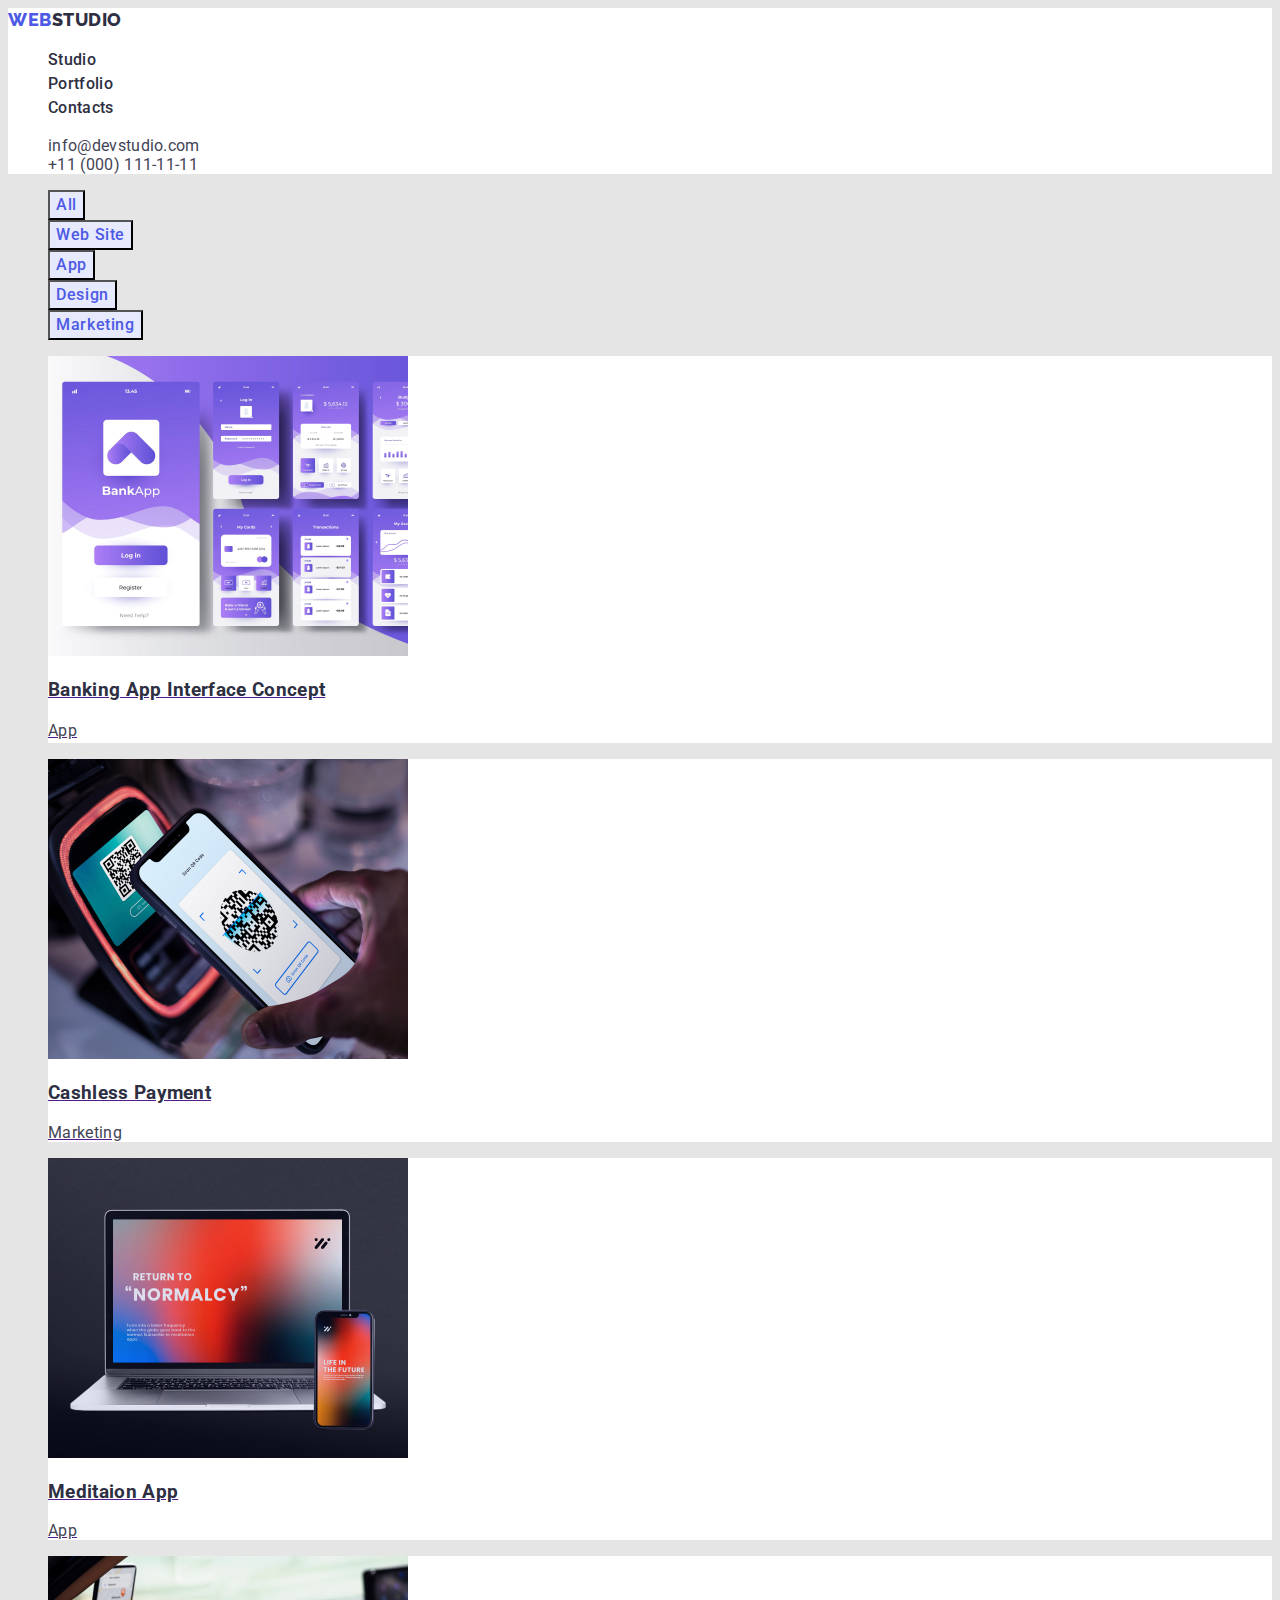
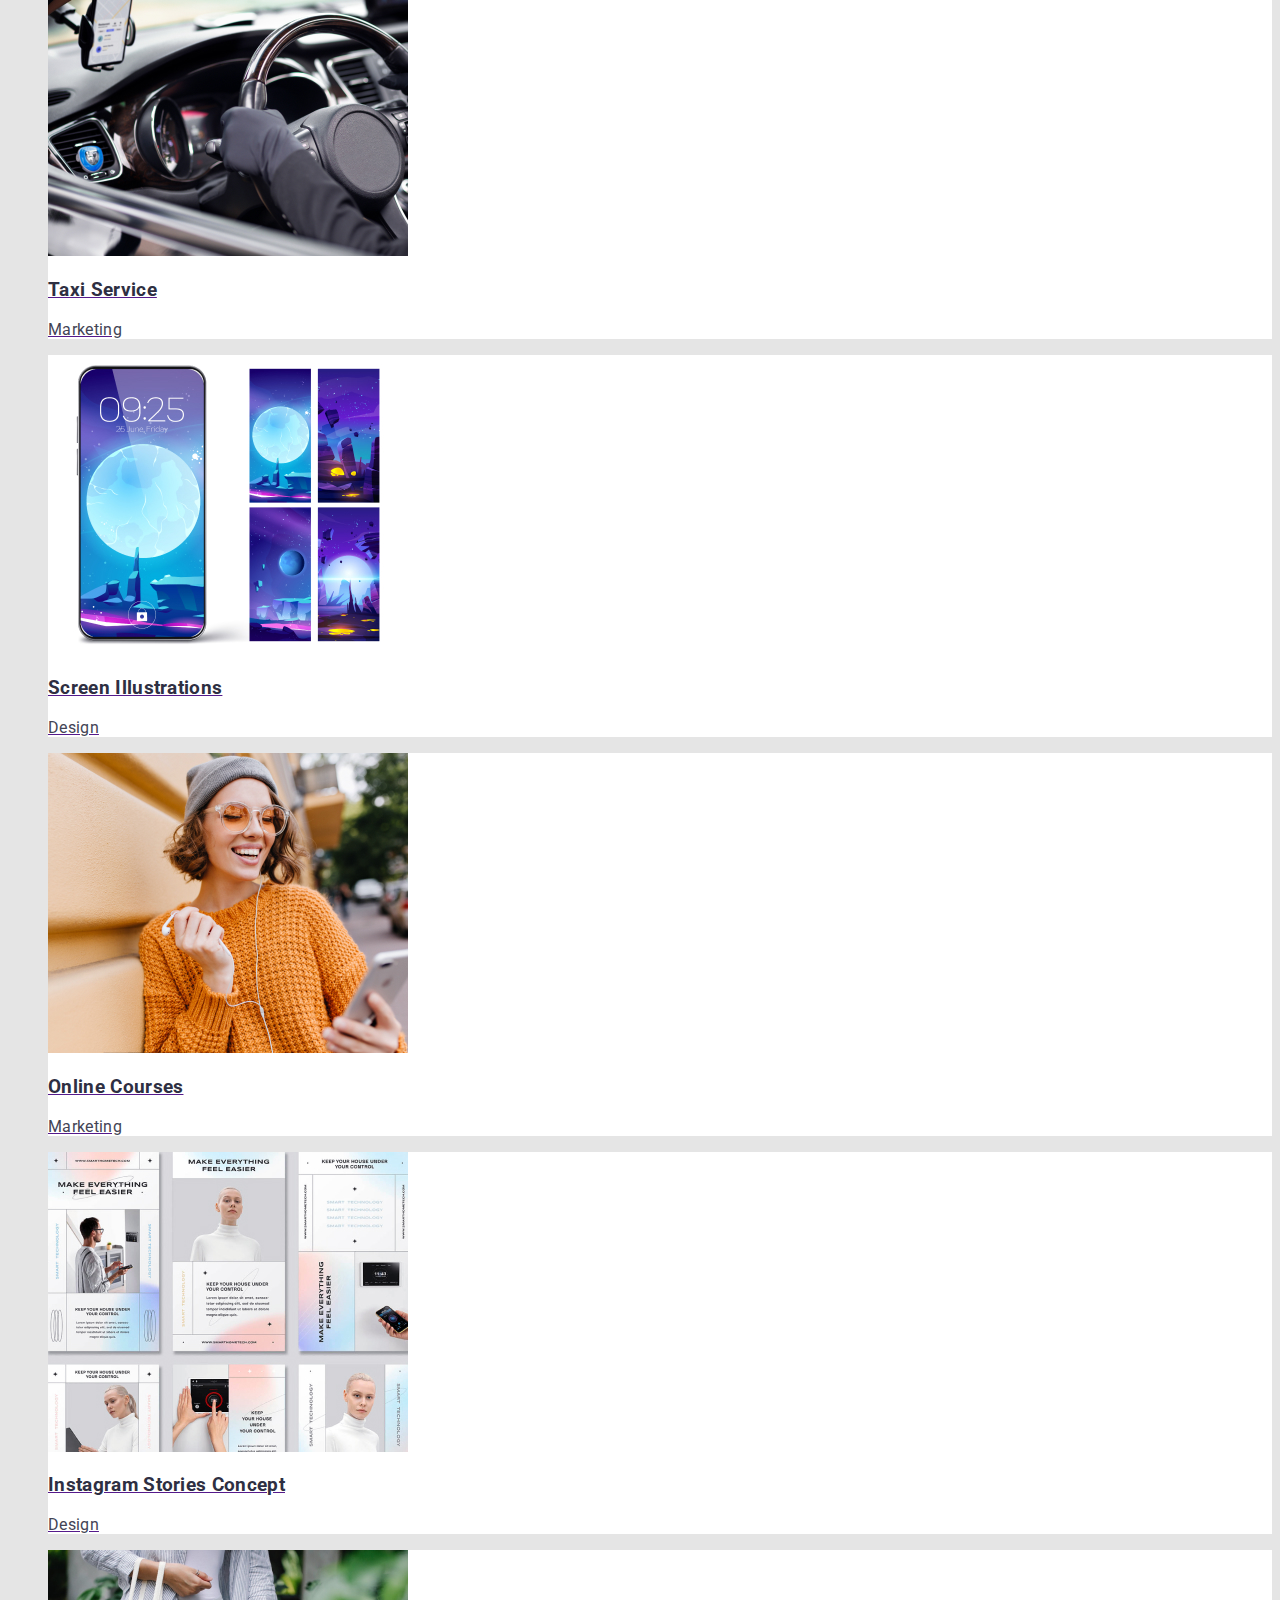
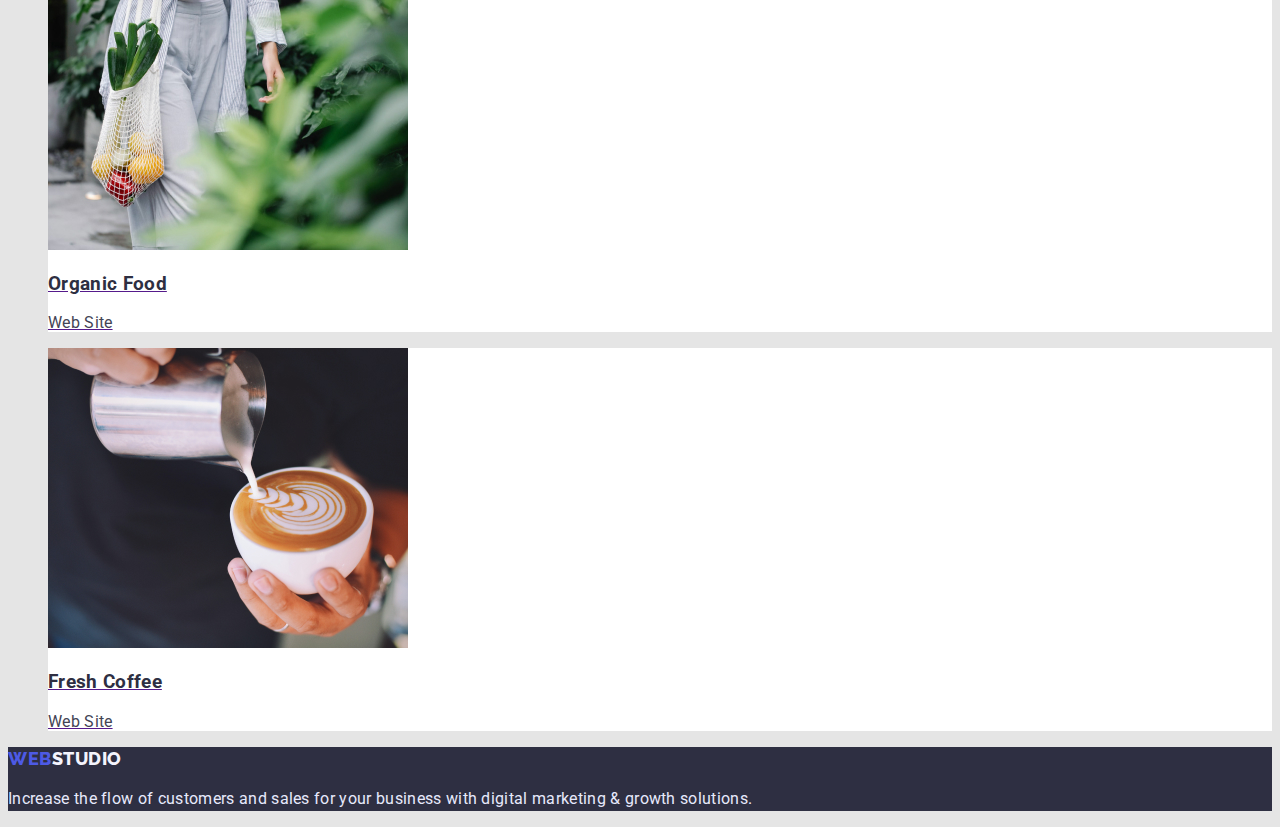
==== portfolio.html @ bed60988 "start HW 3" ====
<!DOCTYPE html>
<html lang="en">
<head>
    <meta charset="UTF-8">
    <meta http-equiv="X-UA-Compatible" content="IE=edge">
    <meta name="viewport" content="width=device-width, initial-scale=1.0">
    <link rel="preconnect" href="https://fonts.googleapis.com">
    <link rel="preconnect" href="https://fonts.gstatic.com" crossorigin>
    <link 
        href="https://fonts.googleapis.com/css2?family=Raleway:wght@800&family=Roboto:wght@400;500;700&display=swap"
        rel="stylesheet">
    <link rel="stylesheet" href="./css/styles.css">
    <title>Portfolio</title>
</head>
<body class="page">
    <header class="page-header">
        <!-- Логотип -->
        <a href="./index.html" class="logo"><span class="blue">WEB</span>STUDIO</a>
        <!-- Навігація по сайту -->
        <nav>
            <ul class="site-nav list">
                <li>
                    <a href="./index.html" title="Studio" class="link">Studio</a>
                </li>
                <li>
                    <a href="./portfolio.html" title="Portfolio" class="link">Portfolio</a>
                </li>
                <li>
                    <a href="" title="Contacts" class="link">Contacts</a>
                </li>
            </ul>
        </nav>
        <!-- Контакти -->
        <div>
            <ul class="site-contact list">
                <li>
                    <a href="mailto:info@devstudio.com" class="link">info@devstudio.com</a>
                </li>
                <li>
                    <a href="tel:+110001111111" class="link">+11 (000) 111-11-11</a>
                </li>
            </ul>
        </div>
    </header>
    <main class="portfolio">
        <!-- Секція з кнопками -->
        <section class="button-list list">
            <ul class="button list">
                <li>
                    <button type="button" class="button button-portfolio">All</button>
                </li>
                <li>
                    <button type="button" class="button button-portfolio">Web Site</button>
                </li>
                <li>
                    <button type="button" class="button button-portfolio">App</button>
                </li>
                <li>
                    <button type="button" class="button button-portfolio">Design</button>
                </li>
                <li>
                    <button type="button" class="button button-portfolio">Marketing</button>
                </li>
            </ul>
        </section>
        <!-- Секція зі світлинами -->
        <section class="section content">
            <ul class="list">
                <li>
                    <a href="" class="link">
                        <img src="./images/portfolio/banking.jpg" width="360" height="300" alt="bank">
                        <h3 class="title">Banking App Interface Concept</h3>
                        <p class="text">App</p>
                    </a>
                </li>
                <li>
                    <a href="" class="link">
                        <img src="./images/portfolio/pay.jpg" width="360" height="300" alt="pay">
                        <h3 class="title">Cashless Payment</h3>
                        <p>Marketing</p>
                    </a>
                </li>
                <li>
                    <a href="" class="link">
                        <img src="./images/portfolio/laptop.jpg" width="360" height="300" alt="laptop">
                        <h3 class="title">Meditaion App</h3>
                        <p>App</p>
                    </a>
                </li>
                <li>
                    <a href="" class="link">
                        <img src="./images/portfolio/car.jpg" width="360" height="300" alt="car">
                        <h3 class="title">Taxi Service</h3>
                        <p>Marketing</p>
                    </a>
                </li>
                <li>
                    <a href="" class="link">
                        <img src="./images/portfolio/screen.jpg" width="360" height="300" alt="screen">
                        <h3 class="title">Screen Illustrations</h3>
                        <p>Design</p>
                    </a>
                </li>
                <li>
                    <a href="" class="link">
                        <img src="./images/portfolio/girl.jpg" width="360" height="300" alt="girl">
                        <h3 class="title">Online Courses</h3>
                        <p>Marketing</p>
                    </a>
                </li>
                <li>
                    <a href="" class="link">
                        <img src="./images/portfolio/inst.jpg" width="360" height="300" alt="inst">
                        <h3 class="title">Instagram Stories Concept</h3>
                        <p>Design</p>
                    </a>
                </li>
                <li>
                    <a href="" class="link">
                        <img src="./images/portfolio/fruits.jpg" width="360" height="300" alt="fruits">
                        <h3 class="title">Organic Food</h3>
                        <p>Web Site</p>
                    </a>
                </li>
                <li>
                    <a href="" class="link">
                        <img src="./images/portfolio/coffee.jpg" width="360" height="300" alt="coffee">
                        <h3 class="title">Fresh Coffee</h3>
                        <p>Web Site</p>
                    </a>
                </li>
            </ul>
        </section>
    </main>
    <footer>
        <!-- Логотип -->
        <a href="./index.html" class="logo"><span class="blue">WEB</span><span class="white">STUDIO</span></a>
        <!-- Slogan -->
        <p class="text">Increase the flow of customers and sales for your business with digital marketing & growth
            solutions.</p>
    </footer>
</body>
</html>
---- css/styles.css ----
/* Main page */

/* Primary text color #434455 */
/* Secondary text color (title) #2E2F42 */
/* White text color #FFFFFF */
/* Footer text color #E7E9FC */
/* Logo color blue #4D5AE5 */
/* logo color white #F4F4FD */
/* Header bg color #FFFFFF */
/* Hero bg color #2E2F42 */
/* Benefits bg color #E5E5E5 */
/* Team bg color #F4F4FD */
/* Footer bg color #2E2F42 */
/* Accent color #4D5AE5 */
/* Button bg color #4D5AE5 */
/* Button color #FFFFFF */

/* Portfolio page */

/* Button active bg #404BBF */
/* Button non-active bg #E7E9FC */
/* Button active text color #FFFFFF */
/* Button non-active text color #4D5AE5 */



:root{
    --primary-text-color: #434455;
    --title-text-color: #2E2F42;
    --white-text-color: #FFFFFF;
    --footer-text-color: #E7E9FC;
    --logo-color-blue: #4D5AE5;
    --logo-color-white: #F4F4FD;
    --header-bg-clr: #FFFFFF;
    --hero-bg-clr: #2E2F42;
    --benefits-bg-clr: #E5E5E5;
    --team-bg-clr: #F4F4FD;
    --footer-bg-clr: #2E2F42;
    --accent-color: #4D5AE5; 
    --btn-bg-clr: #4D5AE5;
    --btn-txt-clr: #FFFFFF;
    --card-bg-clr: #FFFFFF;
    /* Portfolio page */
    --btn-active-bg: #404BBF;
    --btn-non-actvive-bg: #E7E9FC;
    --btn-active-txt-clr: #FFFFFF;
    --btn-non-active-txt-clr: #4D5AE5;
}

.page {
    color: var(--primary-text-color);
    background-color: var(--benefits-bg-clr);

    font-family: Roboto, sans-serif;
    letter-spacing: 0.02em;
}

/* Скидання всіх крапок у списках */

.list {
    list-style: none;
}

/* Page header */

.page-header {
    background-color: var(--header-bg-clr);
}

/* Logo */

.logo {
    color: var(--title-text-color);
    text-decoration: none;

    font-family: Raleway, sans-serif;
    font-weight: 800;
    font-size: 18px;
    line-height: 1.33;
    
    letter-spacing: 0.03em;
    text-transform: uppercase;
}

.logo > .blue {
    color: var(--logo-color-blue);
}

/* site nav */

.site-nav .link {
    color: var(--title-text-color);
    text-decoration: none;

    font-weight: 500;
    font-size: 16px;
    line-height: 1.5;
}

.site-nav .link:hover,
.site-nav .link:focus {
    color: var(--accent-color);
}

.site-contact .link {
    color: var(--primary-text-color);
    text-decoration: none;
}

.site-contact .link:hover,
.site-contact .link:focus {
    color: var(--accent-color);
}

/* Hero */

.hero{
    text-align: center;
    background-color: var(--hero-bg-clr);
}
.hero-title {
    color: var(--white-text-color);

    font-weight: 700;
    font-size: 56px;
    line-height: 1.07;
}

.button {
    cursor: pointer;
}

.button.primary {
    color: var(--btn-txt-clr);
    background-color: var(--btn-bg-clr);

    font-family: 'Roboto';
    font-weight: 500;
    font-size: 16px;
    line-height: 1.5;
    
    letter-spacing: 0.04em;
}

/* Наші переваги */

.benefits {
    background-color: var(--benefits-bg-clr);
}

.benefits .section-title {
    color: var(--title-text-color);
    display: none;
}

.benefits-list .title {
    color: var(--title-text-color);

    font-weight: 500;
    font-size: 20px;
    line-height: 1.2;
}

.section .text {
    color: var(--primary-text-color);

    font-size: 16px;
    line-height: 1.5;
}
 
/* Чим ми займаємося */

.section.work {
    background-color: var(--benefits-bg-clr);
}

.section-title {
    color: var(--title-text-color);

    font-weight: 700;
    font-size: 36px;
    line-height: 40px;
    
    text-align: center;
    text-transform: capitalize;
}

/* Team */

.section.team {
    background-color: var(--team-bg-clr);
}

.team-list {
    text-align: center;
}

.team-list .title {
    color: var(--title-text-color);

    font-weight: 500;
    font-size: 20px;
    line-height: 1.2;
    
    text-align: center;
}

.team-list .text {
    color: var(--primary-text-color);

    font-size: 16px;
    line-height: 1.5;
    
    text-align: center;
}

/* Footer */

footer {
    background-color: var(--footer-bg-clr);
}

.logo > .white {
    color: var(--logo-color-white);
}

footer > .text {
    color: var(--footer-text-color);

    font-size: 16px;
    line-height: 1.5;
}


/* Portfolio */

/* Buttons' list */
.button-portfolio {
    color: var(--btn-non-active-txt-clr);
    background-color: var(--btn-non-actvive-bg);

    font-family: 'Roboto';
    font-weight: 500;
    font-size: 16px;
    line-height: 1.5;
    
    display: flex;
    align-items: center;
    text-align: center;
    letter-spacing: 0.04em;
}

.button-portfolio:hover,
.button-portfolio:focus {
    color: var(--btn-active-txt-clr);
    background-color: var(--btn-active-bg);
}

/* Content list */

.content li {
    background-color: var(--card-bg-clr);
}

.content .title {
    color: var(--title-text-color);
}

.content p {
    color: var(--primary-text-color)
}
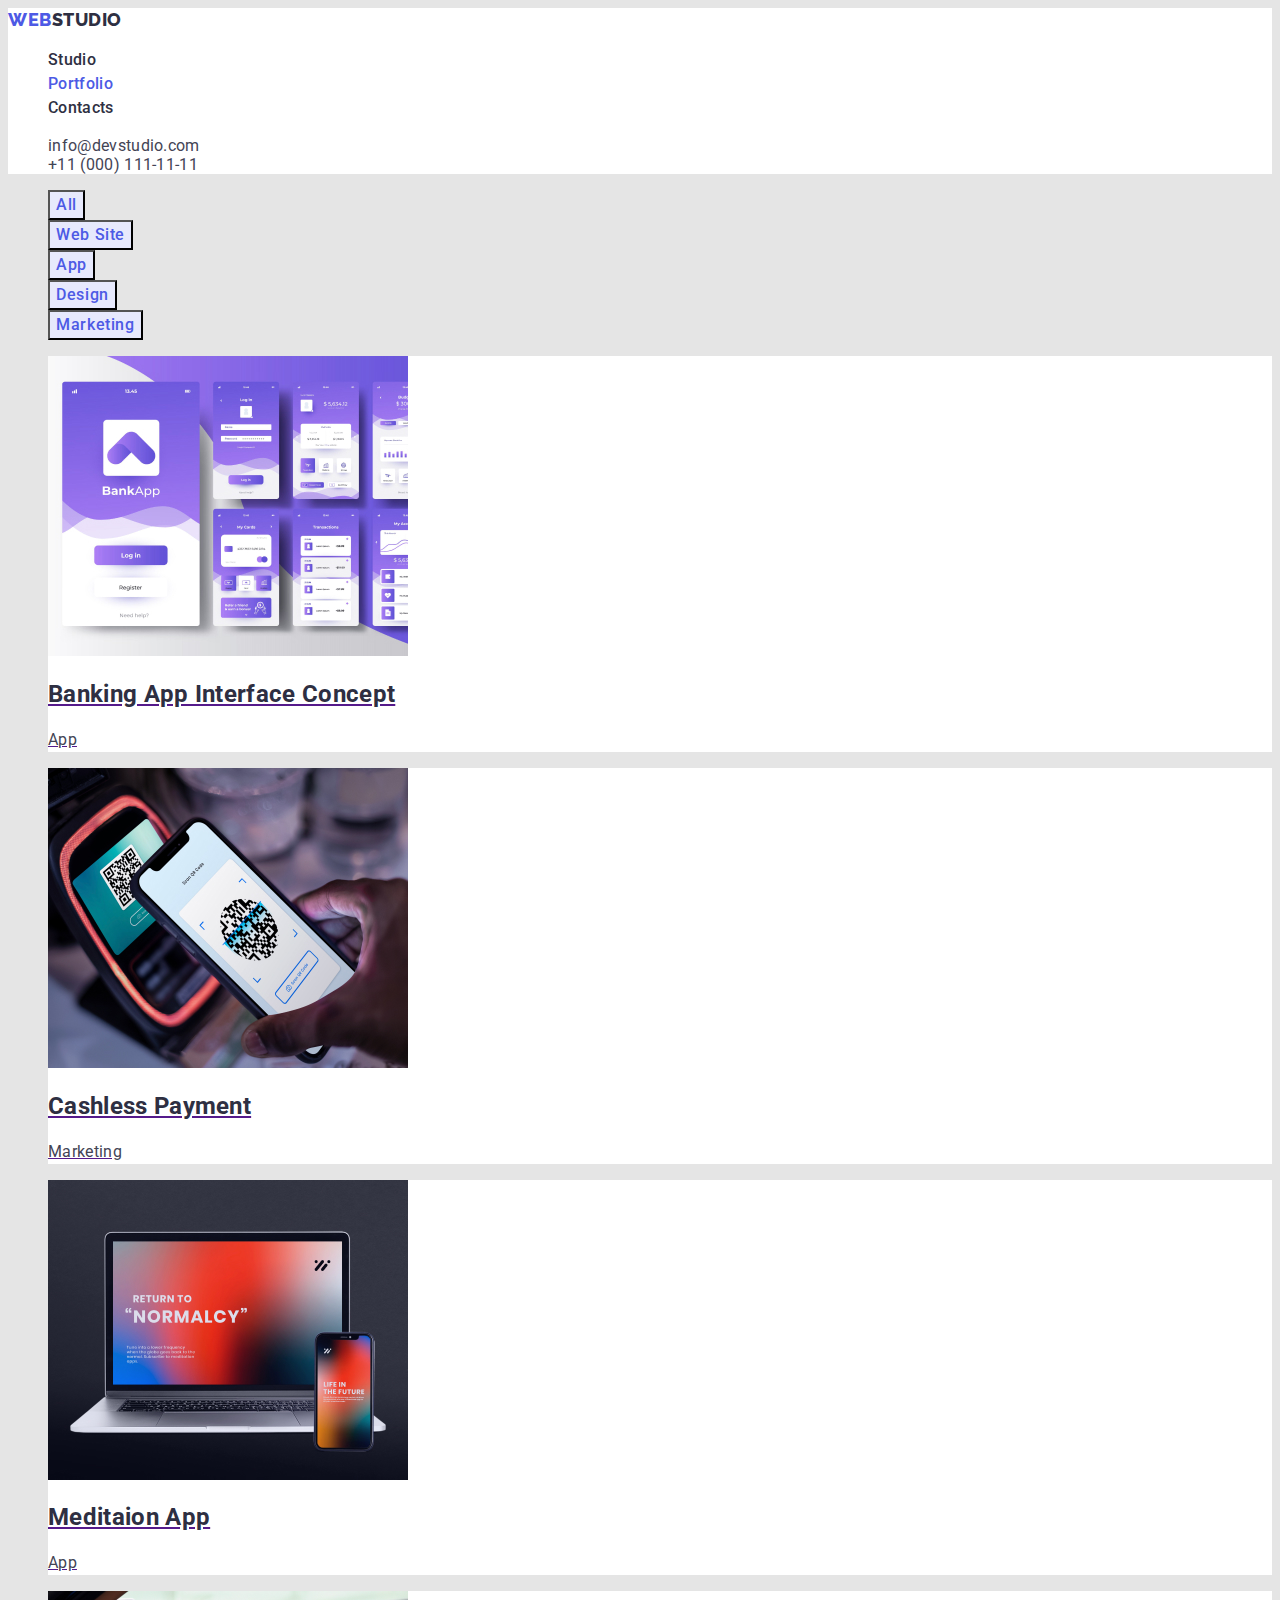
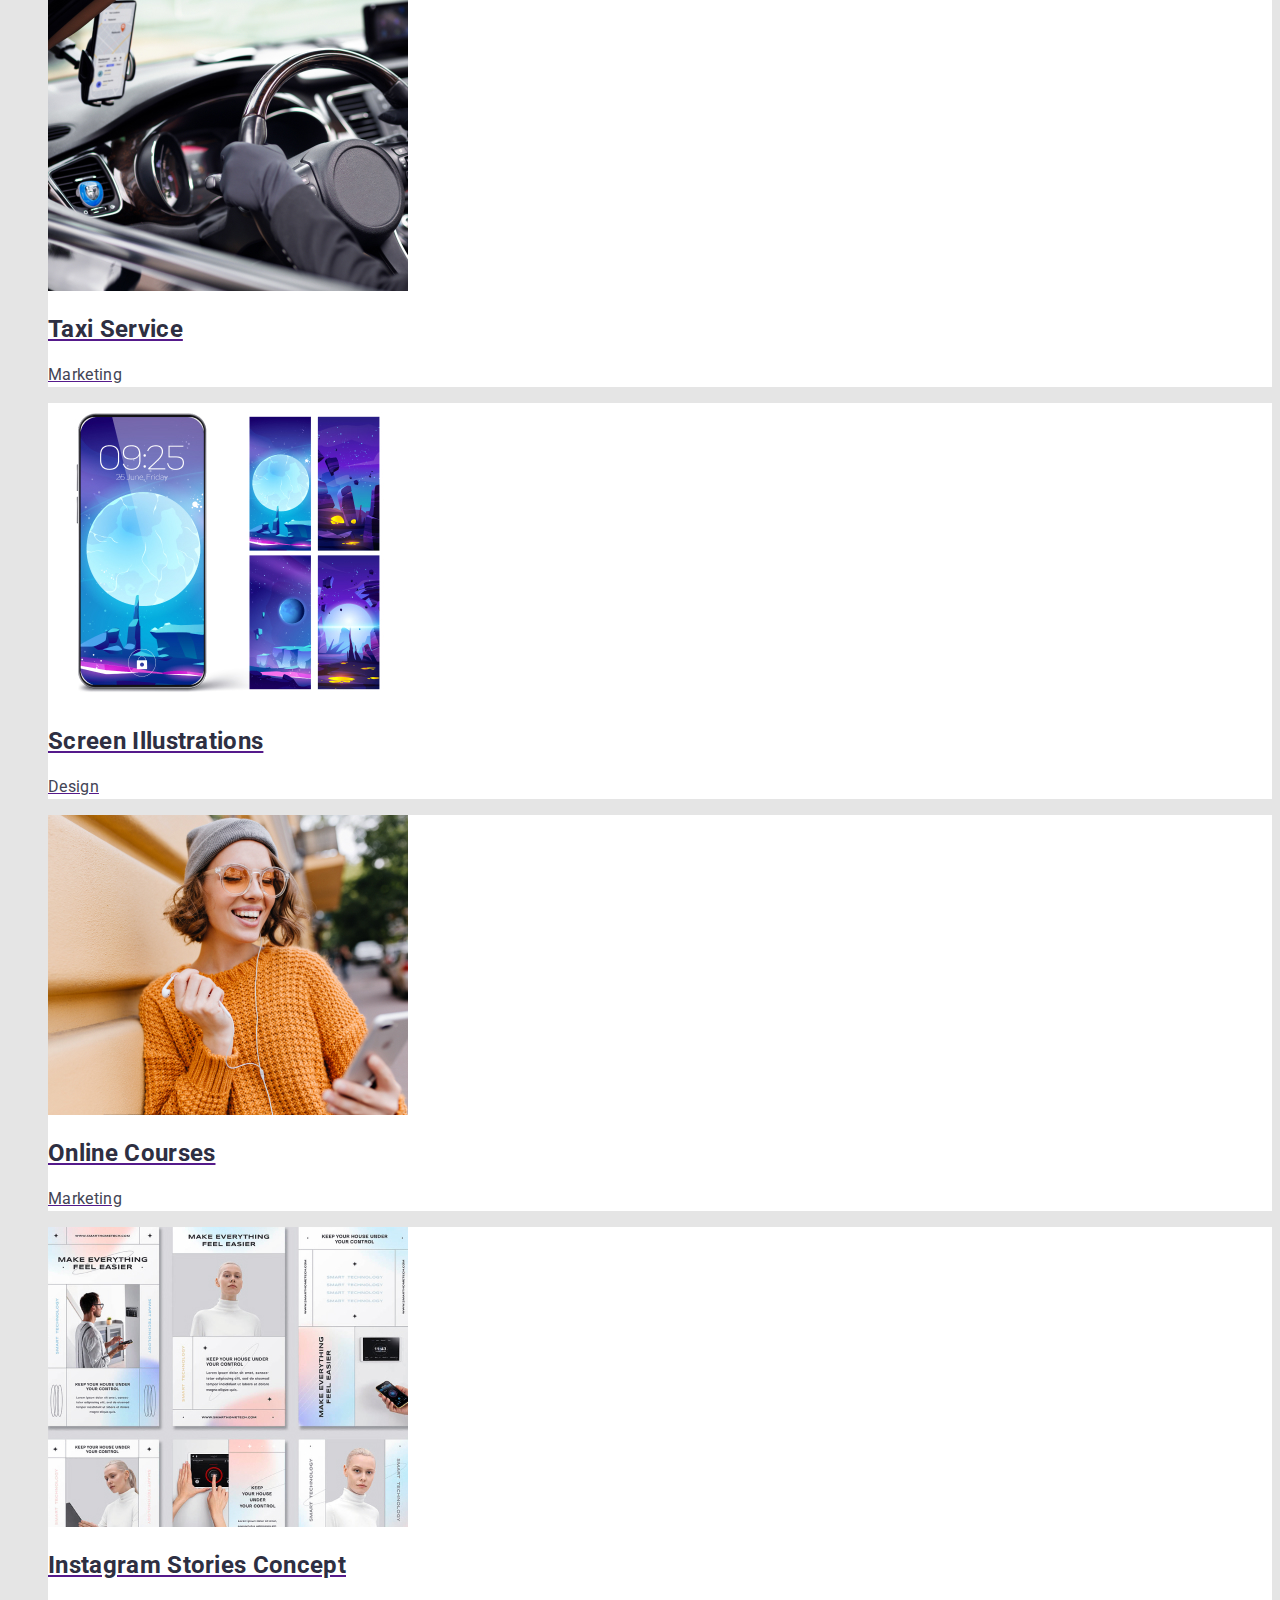
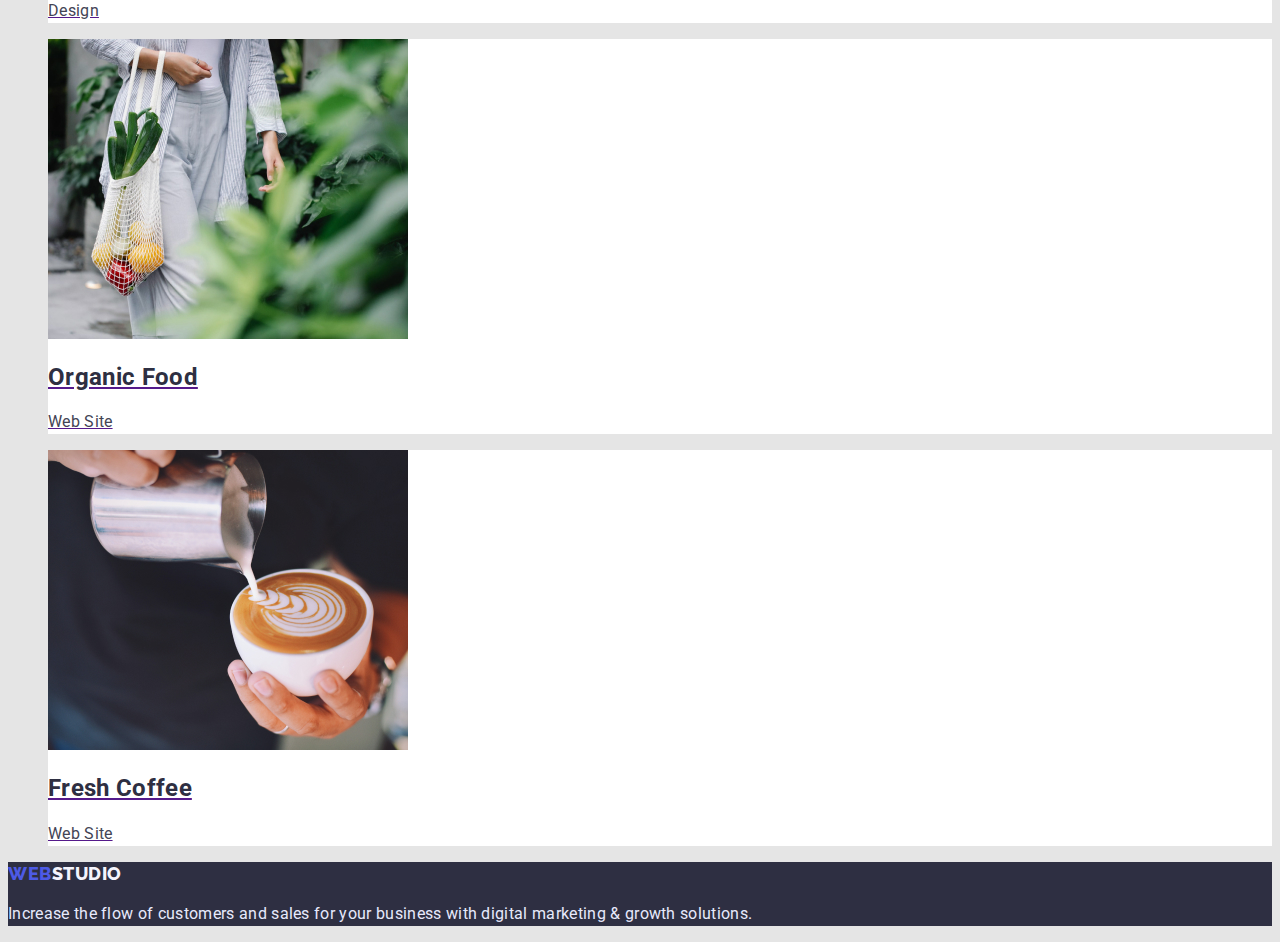
==== commit f876ccd8: "css corrections" ====
--- a/portfolio.html
+++ b/portfolio.html
@@ -23,7 +23,7 @@
                     <a href="./index.html" title="Studio" class="link">Studio</a>
                 </li>
                 <li>
-                    <a href="./portfolio.html" title="Portfolio" class="link">Portfolio</a>
+                    <a href="./portfolio.html" title="Portfolio" class="link current">Portfolio</a>
                 </li>
                 <li>
                     <a href="" title="Contacts" class="link">Contacts</a>
@@ -43,9 +43,10 @@
         </div>
     </header>
     <main class="portfolio">
+        <section class="section content">
+            <h1 class="section-title">Examples of our work</h1>
         <!-- Секція з кнопками -->
-        <section class="button-list list">
-            <ul class="button list">
+            <ul class="button-list list">
                 <li>
                     <button type="button" class="button button-portfolio">All</button>
                 </li>
@@ -62,77 +63,75 @@
                     <button type="button" class="button button-portfolio">Marketing</button>
                 </li>
             </ul>
-        </section>
         <!-- Секція зі світлинами -->
-        <section class="section content">
-            <ul class="list">
-                <li>
+            <ul class="content-list list">
+                <li class="content-card">
                     <a href="" class="link">
                         <img src="./images/portfolio/banking.jpg" width="360" height="300" alt="bank">
-                        <h3 class="title">Banking App Interface Concept</h3>
+                        <h2 class="title">Banking App Interface Concept</h2>
                         <p class="text">App</p>
                     </a>
                 </li>
-                <li>
+                <li class="content-card">
                     <a href="" class="link">
                         <img src="./images/portfolio/pay.jpg" width="360" height="300" alt="pay">
-                        <h3 class="title">Cashless Payment</h3>
-                        <p>Marketing</p>
+                        <h2 class="title">Cashless Payment</h2>
+                        <p class="text">Marketing</p>
                     </a>
                 </li>
-                <li>
+                <li class="content-card">
                     <a href="" class="link">
                         <img src="./images/portfolio/laptop.jpg" width="360" height="300" alt="laptop">
-                        <h3 class="title">Meditaion App</h3>
-                        <p>App</p>
+                        <h2 class="title">Meditaion App</h2>
+                        <p class="text">App</p>
                     </a>
                 </li>
-                <li>
+                <li class="content-card">
                     <a href="" class="link">
                         <img src="./images/portfolio/car.jpg" width="360" height="300" alt="car">
-                        <h3 class="title">Taxi Service</h3>
-                        <p>Marketing</p>
+                        <h2 class="title">Taxi Service</h2>
+                        <p class="text">Marketing</p>
                     </a>
                 </li>
-                <li>
+                <li class="content-card">
                     <a href="" class="link">
                         <img src="./images/portfolio/screen.jpg" width="360" height="300" alt="screen">
-                        <h3 class="title">Screen Illustrations</h3>
-                        <p>Design</p>
+                        <h2 class="title">Screen Illustrations</h2>
+                        <p class="text">Design</p>
                     </a>
                 </li>
-                <li>
+                <li class="content-card">
                     <a href="" class="link">
                         <img src="./images/portfolio/girl.jpg" width="360" height="300" alt="girl">
-                        <h3 class="title">Online Courses</h3>
-                        <p>Marketing</p>
+                        <h2 class="title">Online Courses</h2>
+                        <p class="text">Marketing</p>
                     </a>
                 </li>
-                <li>
+                <li class="content-card">
                     <a href="" class="link">
                         <img src="./images/portfolio/inst.jpg" width="360" height="300" alt="inst">
-                        <h3 class="title">Instagram Stories Concept</h3>
-                        <p>Design</p>
+                        <h2 class="title">Instagram Stories Concept</h2>
+                        <p class="text">Design</p>
                     </a>
                 </li>
-                <li>
+                <li class="content-card">
                     <a href="" class="link">
                         <img src="./images/portfolio/fruits.jpg" width="360" height="300" alt="fruits">
-                        <h3 class="title">Organic Food</h3>
-                        <p>Web Site</p>
+                        <h2 class="title">Organic Food</h2>
+                        <p class="text">Web Site</p>
                     </a>
                 </li>
-                <li>
+                <li class="content-card">
                     <a href="" class="link">
                         <img src="./images/portfolio/coffee.jpg" width="360" height="300" alt="coffee">
-                        <h3 class="title">Fresh Coffee</h3>
-                        <p>Web Site</p>
+                        <h2 class="title">Fresh Coffee</h2>
+                        <p class="text">Web Site</p>
                     </a>
                 </li>
             </ul>
         </section>
     </main>
-    <footer>
+    <footer class="footer portfolio">
         <!-- Логотип -->
         <a href="./index.html" class="logo"><span class="blue">WEB</span><span class="white">STUDIO</span></a>
         <!-- Slogan -->
--- a/css/styles.css
+++ b/css/styles.css
@@ -97,6 +97,10 @@
     line-height: 1.5;
 }
 
+.site-nav .link.current {
+    color: var(--accent-color);
+}
+
 .site-nav .link:hover,
 .site-nav .link:focus {
     color: var(--accent-color);
@@ -134,7 +138,7 @@
     color: var(--btn-txt-clr);
     background-color: var(--btn-bg-clr);
 
-    font-family: 'Roboto';
+    font-family: inherit;
     font-weight: 500;
     font-size: 16px;
     line-height: 1.5;
@@ -195,6 +199,10 @@
     text-align: center;
 }
 
+.team-card {
+    background-color: var(--card-bg-clr);
+}
+
 .team-list .title {
     color: var(--title-text-color);
 
@@ -216,7 +224,7 @@
 
 /* Footer */
 
-footer {
+.footer {
     background-color: var(--footer-bg-clr);
 }
 
@@ -233,13 +241,18 @@
 
 
 /* Portfolio */
+
+.content .section-title {
+    color: var(--title-text-color);
+    display: none;
+}
 
 /* Buttons' list */
 .button-portfolio {
     color: var(--btn-non-active-txt-clr);
     background-color: var(--btn-non-actvive-bg);
 
-    font-family: 'Roboto';
+    font-family: inherit;
     font-weight: 500;
     font-size: 16px;
     line-height: 1.5;
@@ -258,14 +271,14 @@
 
 /* Content list */
 
-.content li {
+.content-list .content-card {
     background-color: var(--card-bg-clr);
 }
 
-.content .title {
-    color: var(--title-text-color);
-}
-
-.content p {
+.content-list .title {
+    color: var(--title-text-color);
+}
+
+.content-list .text {
     color: var(--primary-text-color)
 }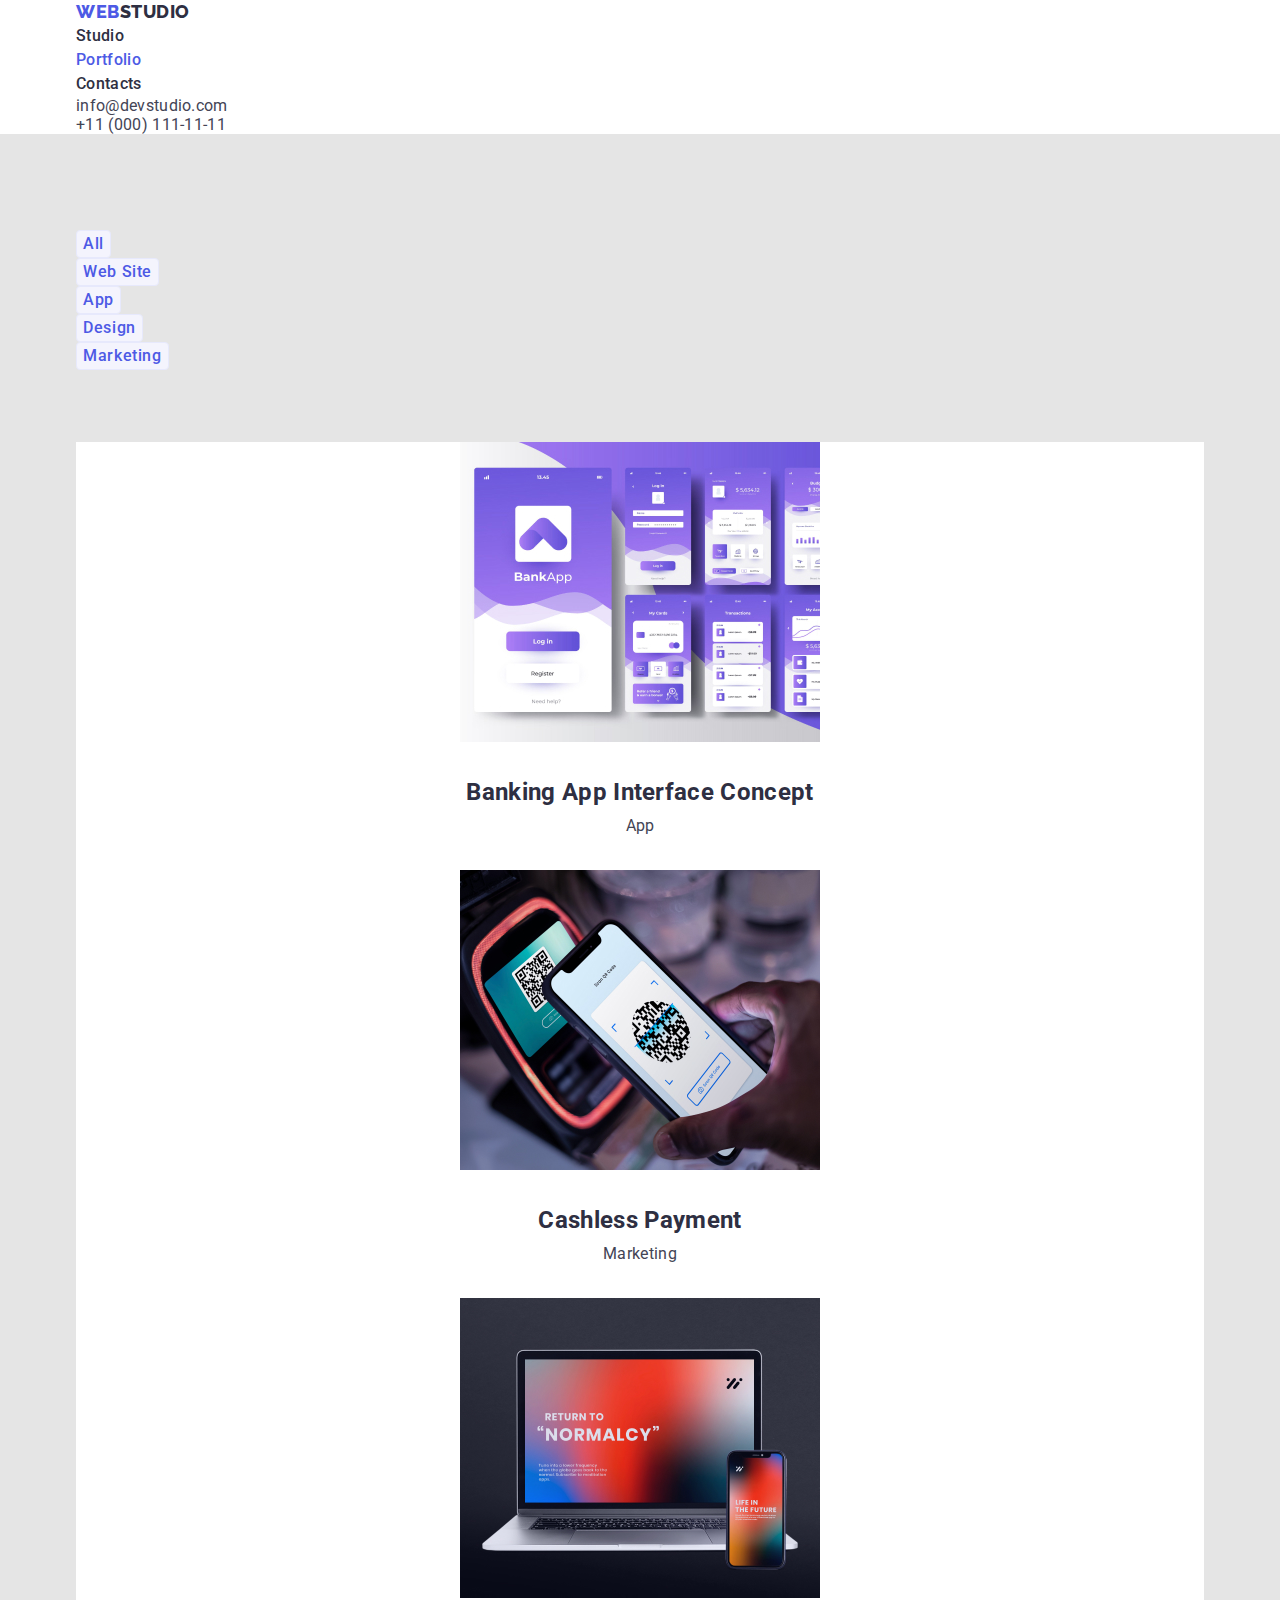
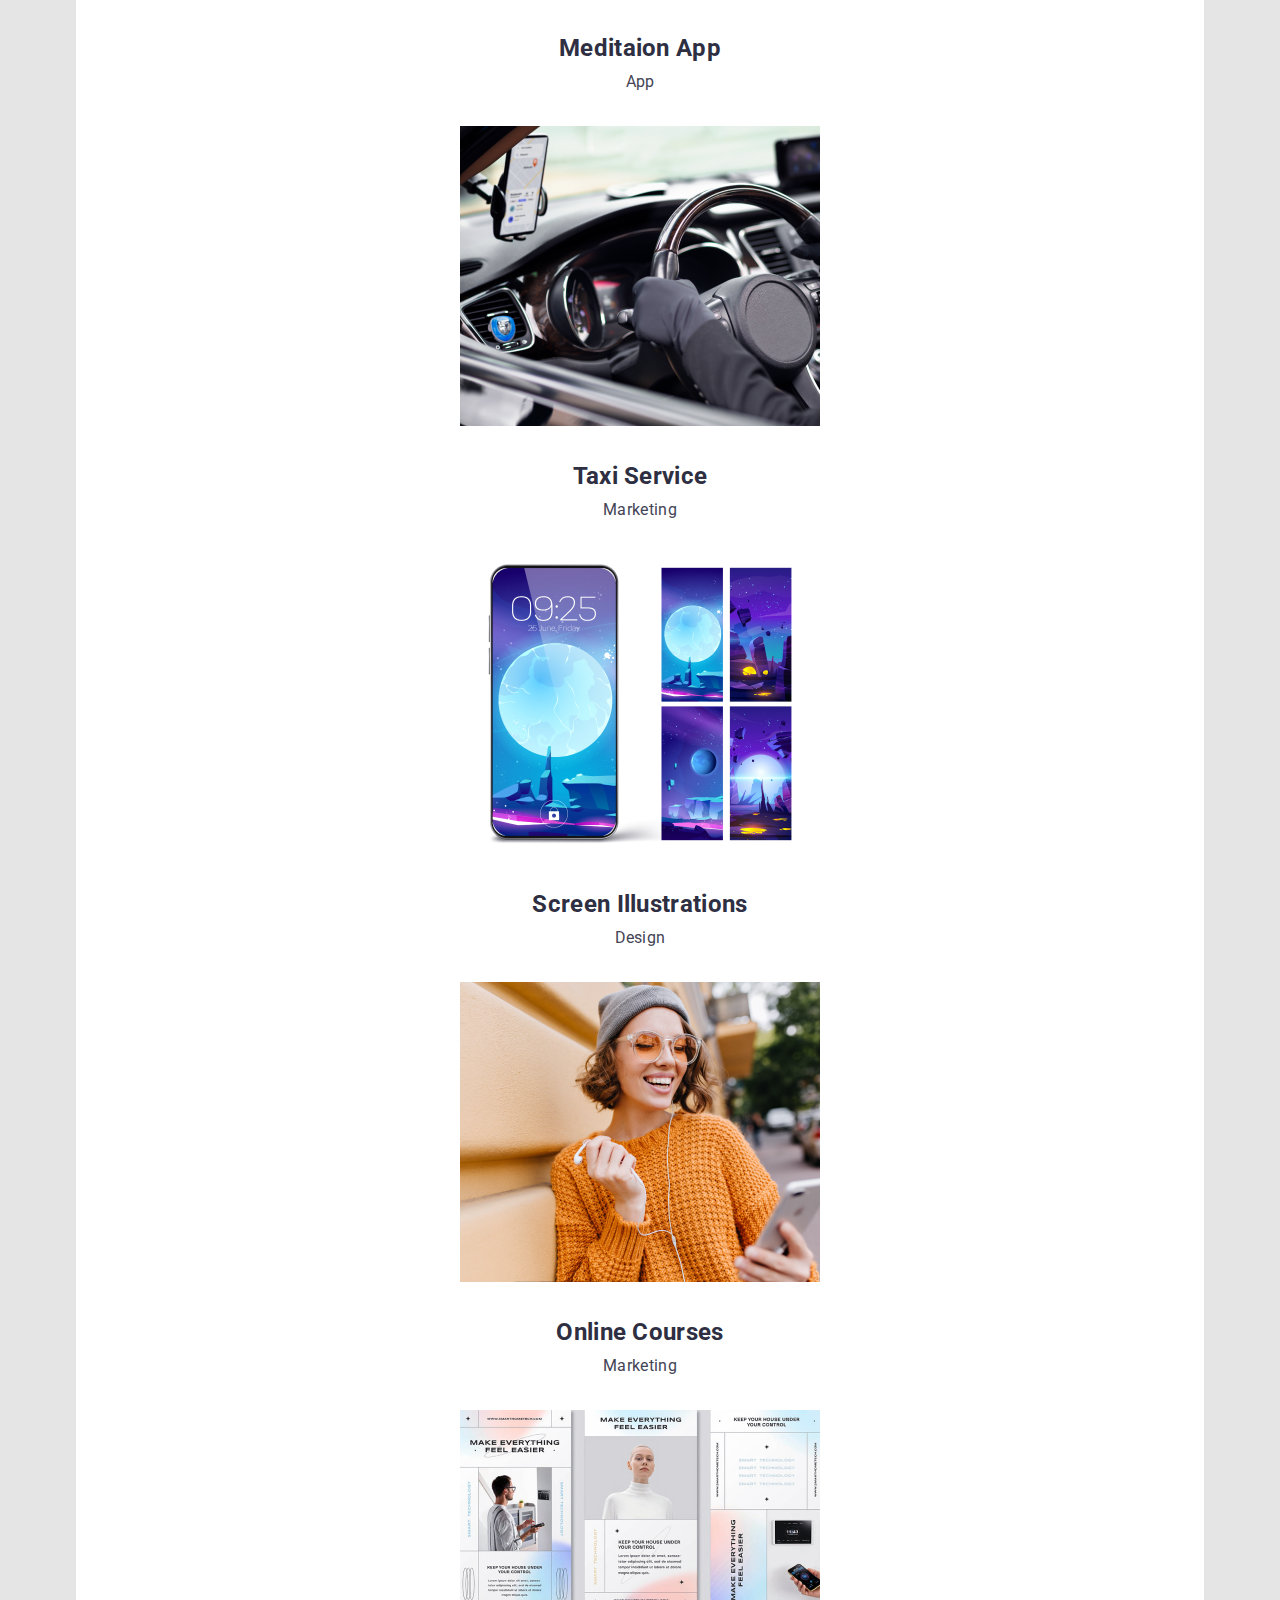
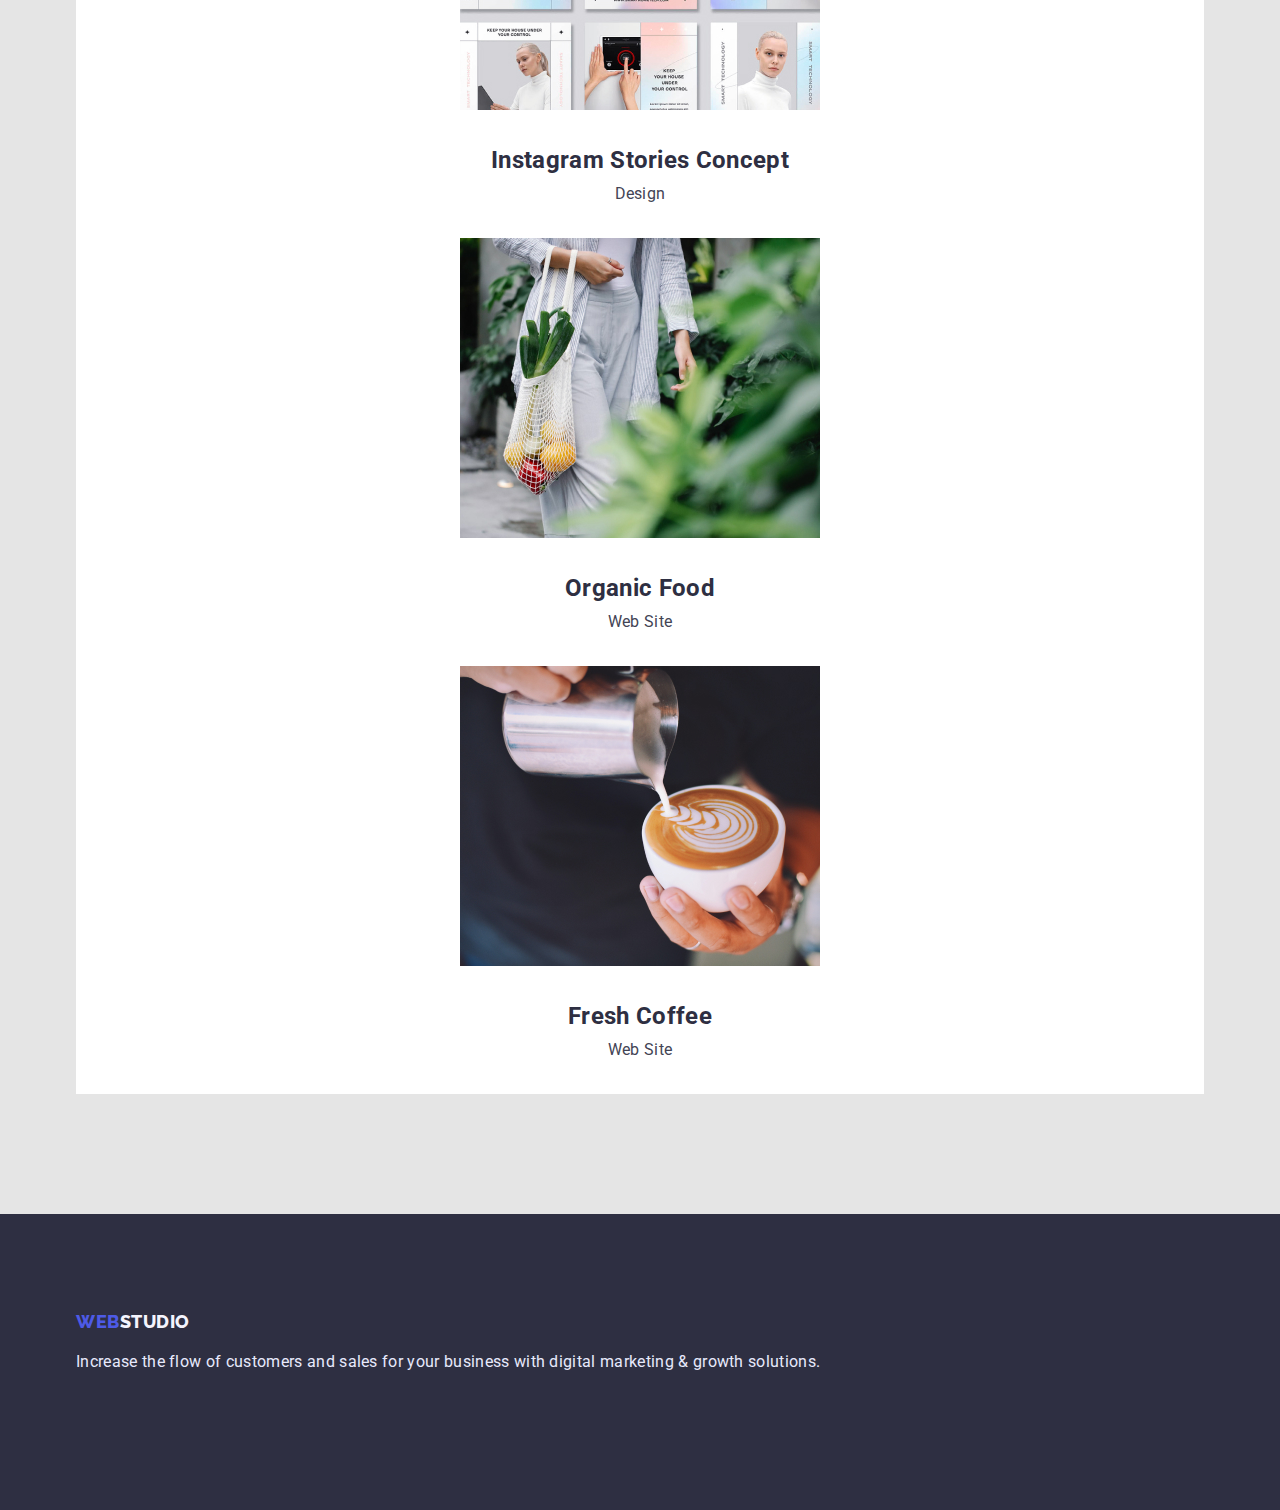
==== commit 36dbd8cf: "+css blocks" ====
--- a/portfolio.html
+++ b/portfolio.html
@@ -14,55 +14,60 @@
 </head>
 <body class="page">
     <header class="page-header">
-        <!-- Логотип -->
-        <a href="./index.html" class="logo"><span class="blue">WEB</span>STUDIO</a>
-        <!-- Навігація по сайту -->
-        <nav>
-            <ul class="site-nav list">
-                <li>
-                    <a href="./index.html" title="Studio" class="link">Studio</a>
-                </li>
-                <li>
-                    <a href="./portfolio.html" title="Portfolio" class="link current">Portfolio</a>
-                </li>
-                <li>
-                    <a href="" title="Contacts" class="link">Contacts</a>
-                </li>
-            </ul>
-        </nav>
+        <div class="container header-nav">
+            <!-- Логотип -->
+            <a href="./index.html" class="logo"><span class="blue">WEB</span>STUDIO</a>
+            <!-- Навігація по сайту -->
+            <nav>
+                <ul class="site-nav list">
+                    <li>
+                        <a href="./index.html" title="Studio" class="link">Studio</a>
+                    </li>
+                    <li>
+                        <a href="./portfolio.html" title="Portfolio" class="link current">Portfolio</a>
+                    </li>
+                    <li>
+                        <a href="" title="Contacts" class="link">Contacts</a>
+                    </li>
+                </ul>
+            </nav>
         <!-- Контакти -->
-        <div>
-            <ul class="site-contact list">
-                <li>
-                    <a href="mailto:info@devstudio.com" class="link">info@devstudio.com</a>
-                </li>
-                <li>
-                    <a href="tel:+110001111111" class="link">+11 (000) 111-11-11</a>
-                </li>
-            </ul>
+            <div>
+                <ul class="site-contact list">
+                    <li>
+                        <a href="mailto:info@devstudio.com" class="link">info@devstudio.com</a>
+                    </li>
+                    <li>
+                        <a href="tel:+110001111111" class="link">+11 (000) 111-11-11</a>
+                    </li>
+                </ul>
+            </div>
         </div>
     </header>
     <main class="portfolio">
         <section class="section content">
-            <h1 class="section-title">Examples of our work</h1>
+            <div class="container">
+                <h1 class="section-title">Examples of our work</h1>
         <!-- Секція з кнопками -->
-            <ul class="button-list list">
-                <li>
-                    <button type="button" class="button button-portfolio">All</button>
-                </li>
-                <li>
-                    <button type="button" class="button button-portfolio">Web Site</button>
-                </li>
-                <li>
-                    <button type="button" class="button button-portfolio">App</button>
-                </li>
-                <li>
-                    <button type="button" class="button button-portfolio">Design</button>
-                </li>
-                <li>
-                    <button type="button" class="button button-portfolio">Marketing</button>
-                </li>
-            </ul>
+                <div class="section buttons">
+                    <ul class="button-list list">
+                        <li>
+                            <button type="button" class="button button-portfolio">All</button>
+                        </li>
+                        <li>
+                            <button type="button" class="button button-portfolio">Web Site</button>
+                        </li>
+                        <li>
+                            <button type="button" class="button button-portfolio">App</button>
+                        </li>
+                        <li>
+                            <button type="button" class="button button-portfolio">Design</button>
+                        </li>
+                        <li>
+                            <button type="button" class="button button-portfolio">Marketing</button>
+                        </li>
+                    </ul>
+                </div>
         <!-- Секція зі світлинами -->
             <ul class="content-list list">
                 <li class="content-card">
@@ -129,14 +134,17 @@
                     </a>
                 </li>
             </ul>
+            </div>
         </section>
     </main>
     <footer class="footer portfolio">
-        <!-- Логотип -->
-        <a href="./index.html" class="logo"><span class="blue">WEB</span><span class="white">STUDIO</span></a>
-        <!-- Slogan -->
-        <p class="text">Increase the flow of customers and sales for your business with digital marketing & growth
-            solutions.</p>
+        <div class="container">
+            <!-- Логотип -->
+            <a href="./index.html" class="logo"><span class="blue">WEB</span><span class="white">STUDIO</span></a>
+            <!-- Slogan -->
+            <p class="text">Increase the flow of customers and sales for your business with digital marketing & growth
+                solutions.</p>
+        </div>
     </footer>
 </body>
 </html>--- a/css/styles.css
+++ b/css/styles.css
@@ -18,7 +18,7 @@
 /* Portfolio page */
 
 /* Button active bg #404BBF */
-/* Button non-active bg #E7E9FC */
+/* Button non-active bg #F4F4FD */
 /* Button active text color #FFFFFF */
 /* Button non-active text color #4D5AE5 */
 
@@ -42,12 +42,14 @@
     --card-bg-clr: #FFFFFF;
     /* Portfolio page */
     --btn-active-bg: #404BBF;
-    --btn-non-actvive-bg: #E7E9FC;
+    --btn-non-actvive-bg: #F4F4FD;
     --btn-active-txt-clr: #FFFFFF;
     --btn-non-active-txt-clr: #4D5AE5;
 }
 
 .page {
+    margin: 0 0;
+
     color: var(--primary-text-color);
     background-color: var(--benefits-bg-clr);
 
@@ -59,6 +61,21 @@
 
 .list {
     list-style: none;
+    padding: 0;
+    margin: 0;
+}
+
+h2 {
+    margin-top: 0;
+    margin-bottom: 0;
+}
+
+.container {
+    width: 1128px;
+    padding-left: 15px;
+    padding-right: 15px;
+    margin-left: auto;
+    margin-right: auto;
 }
 
 /* Page header */
@@ -119,21 +136,27 @@
 /* Hero */
 
 .hero{
+    padding-top: 188px;
+    padding-bottom: 188px;
+
     text-align: center;
     background-color: var(--hero-bg-clr);
 }
 .hero-title {
+    margin-top: 0;
+    margin-bottom: 48px;
     color: var(--white-text-color);
 
-    font-weight: 700;
+    font-weight: 700; 
     font-size: 56px;
     line-height: 1.07;
 }
 
 .button {
     cursor: pointer;
-}
-
+    border: 1px solid transparent;
+}
+ 
 .button.primary {
     color: var(--btn-txt-clr);
     background-color: var(--btn-bg-clr);
@@ -144,6 +167,10 @@
     line-height: 1.5;
     
     letter-spacing: 0.04em;
+    text-align: center;
+
+    border-radius: 4px;
+    padding: 16px 32px;
 }
 
 /* Наші переваги */
@@ -152,12 +179,21 @@
     background-color: var(--benefits-bg-clr);
 }
 
+.benefits .container{
+    padding-top: 120px;
+    padding-bottom: 120px;
+}
+
 .benefits .section-title {
+    margin-top: 0;
     color: var(--title-text-color);
     display: none;
 }
 
 .benefits-list .title {
+    margin-top: 0;
+    margin-bottom: 8px;
+
     color: var(--title-text-color);
 
     font-weight: 500;
@@ -166,6 +202,9 @@
 }
 
 .section .text {
+    margin-top: 0;
+    margin-bottom: 0;
+
     color: var(--primary-text-color);
 
     font-size: 16px;
@@ -175,10 +214,13 @@
 /* Чим ми займаємося */
 
 .section.work {
+    padding-top: 0;
+    padding-bottom: 120px;
     background-color: var(--benefits-bg-clr);
 }
 
 .section-title {
+    margin-bottom: 72px;
     color: var(--title-text-color);
 
     font-weight: 700;
@@ -195,15 +237,32 @@
     background-color: var(--team-bg-clr);
 }
 
+.team .container {
+    padding-top: 120px;
+    padding-bottom: 120px;  
+}
+
+.team. .section-title {
+    margin-bottom: 72px;
+}
+
 .team-list {
     text-align: center;
 }
 
 .team-card {
+    padding-bottom: 32px;
     background-color: var(--card-bg-clr);
 }
 
+.team-card > img {
+    margin-bottom: 32px;
+} 
+
 .team-list .title {
+    margin-top: 0;
+    margin-bottom: 8px;
+
     color: var(--title-text-color);
 
     font-weight: 500;
@@ -228,11 +287,20 @@
     background-color: var(--footer-bg-clr);
 }
 
+.footer .container {
+    padding-top: 100px;
+    padding-bottom: 100px;
+}
+
 .logo > .white {
     color: var(--logo-color-white);
 }
 
-footer > .text {
+.logo.footer {
+    margin-bottom: 16px;
+}
+
+footer .text {
     color: var(--footer-text-color);
 
     font-size: 16px;
@@ -245,12 +313,18 @@
 .content .section-title {
     color: var(--title-text-color);
     display: none;
+}
+
+.portfolio .container {
+    padding-top: 96px;
+    padding-bottom: 120px;
 }
 
 /* Buttons' list */
 .button-portfolio {
     color: var(--btn-non-active-txt-clr);
     background-color: var(--btn-non-actvive-bg);
+    border: 1px solid #E7E9FC;
 
     font-family: inherit;
     font-weight: 500;
@@ -261,24 +335,46 @@
     align-items: center;
     text-align: center;
     letter-spacing: 0.04em;
+
+    border-radius: 4px;
 }
 
 .button-portfolio:hover,
 .button-portfolio:focus {
     color: var(--btn-active-txt-clr);
     background-color: var(--btn-active-bg);
-}
-
+    border: 1px solid transparent;
+}
+
+.section.buttons{
+    margin-bottom: 72px;
+}
 /* Content list */
 
 .content-list .content-card {
+    padding-bottom: 32px;
+
     background-color: var(--card-bg-clr);
+    text-align: center;
+}
+
+.content-card img {
+    margin-bottom: 32px;
+}
+
+.content-list .link {
+    text-decoration: none;
 }
 
 .content-list .title {
-    color: var(--title-text-color);
+    margin-top: 0;
+    margin-bottom: 8px;
+
+    color: var(--title-text-color);
+
 }
 
 .content-list .text {
     color: var(--primary-text-color)
+
 }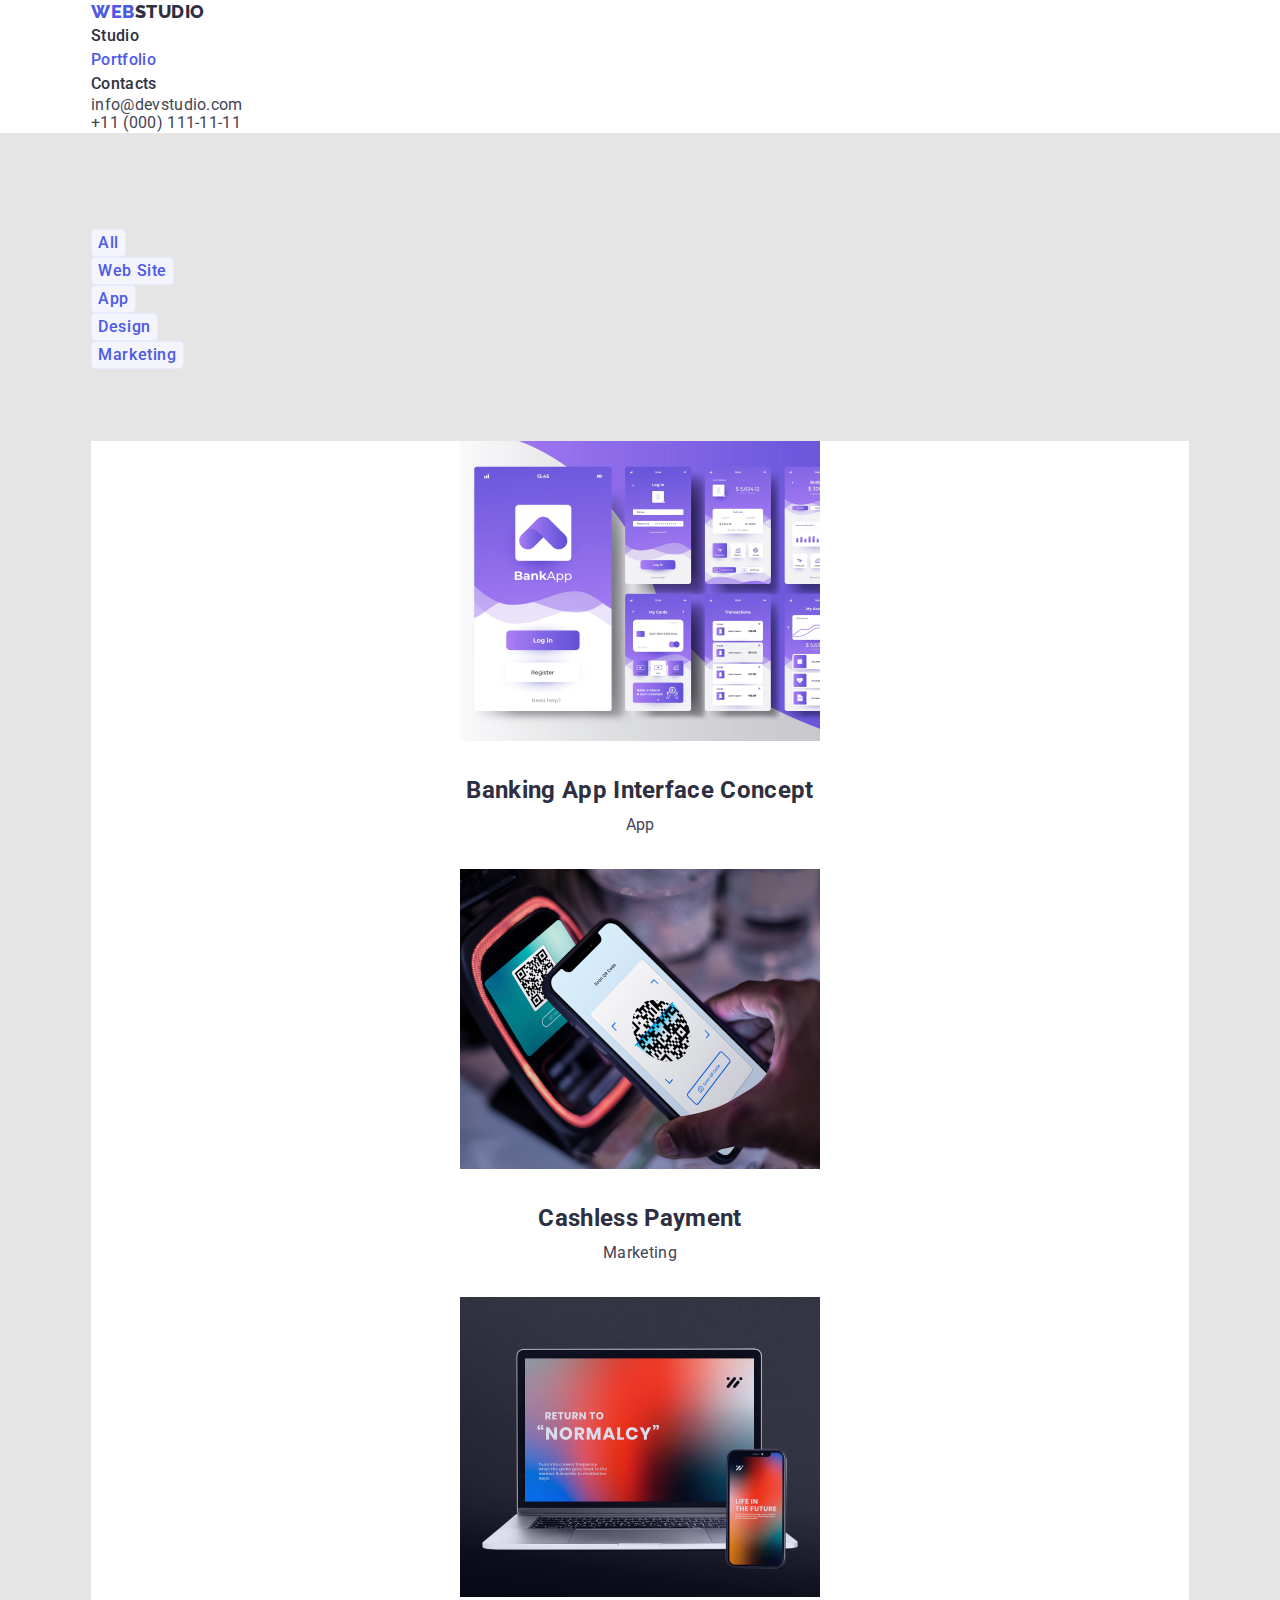
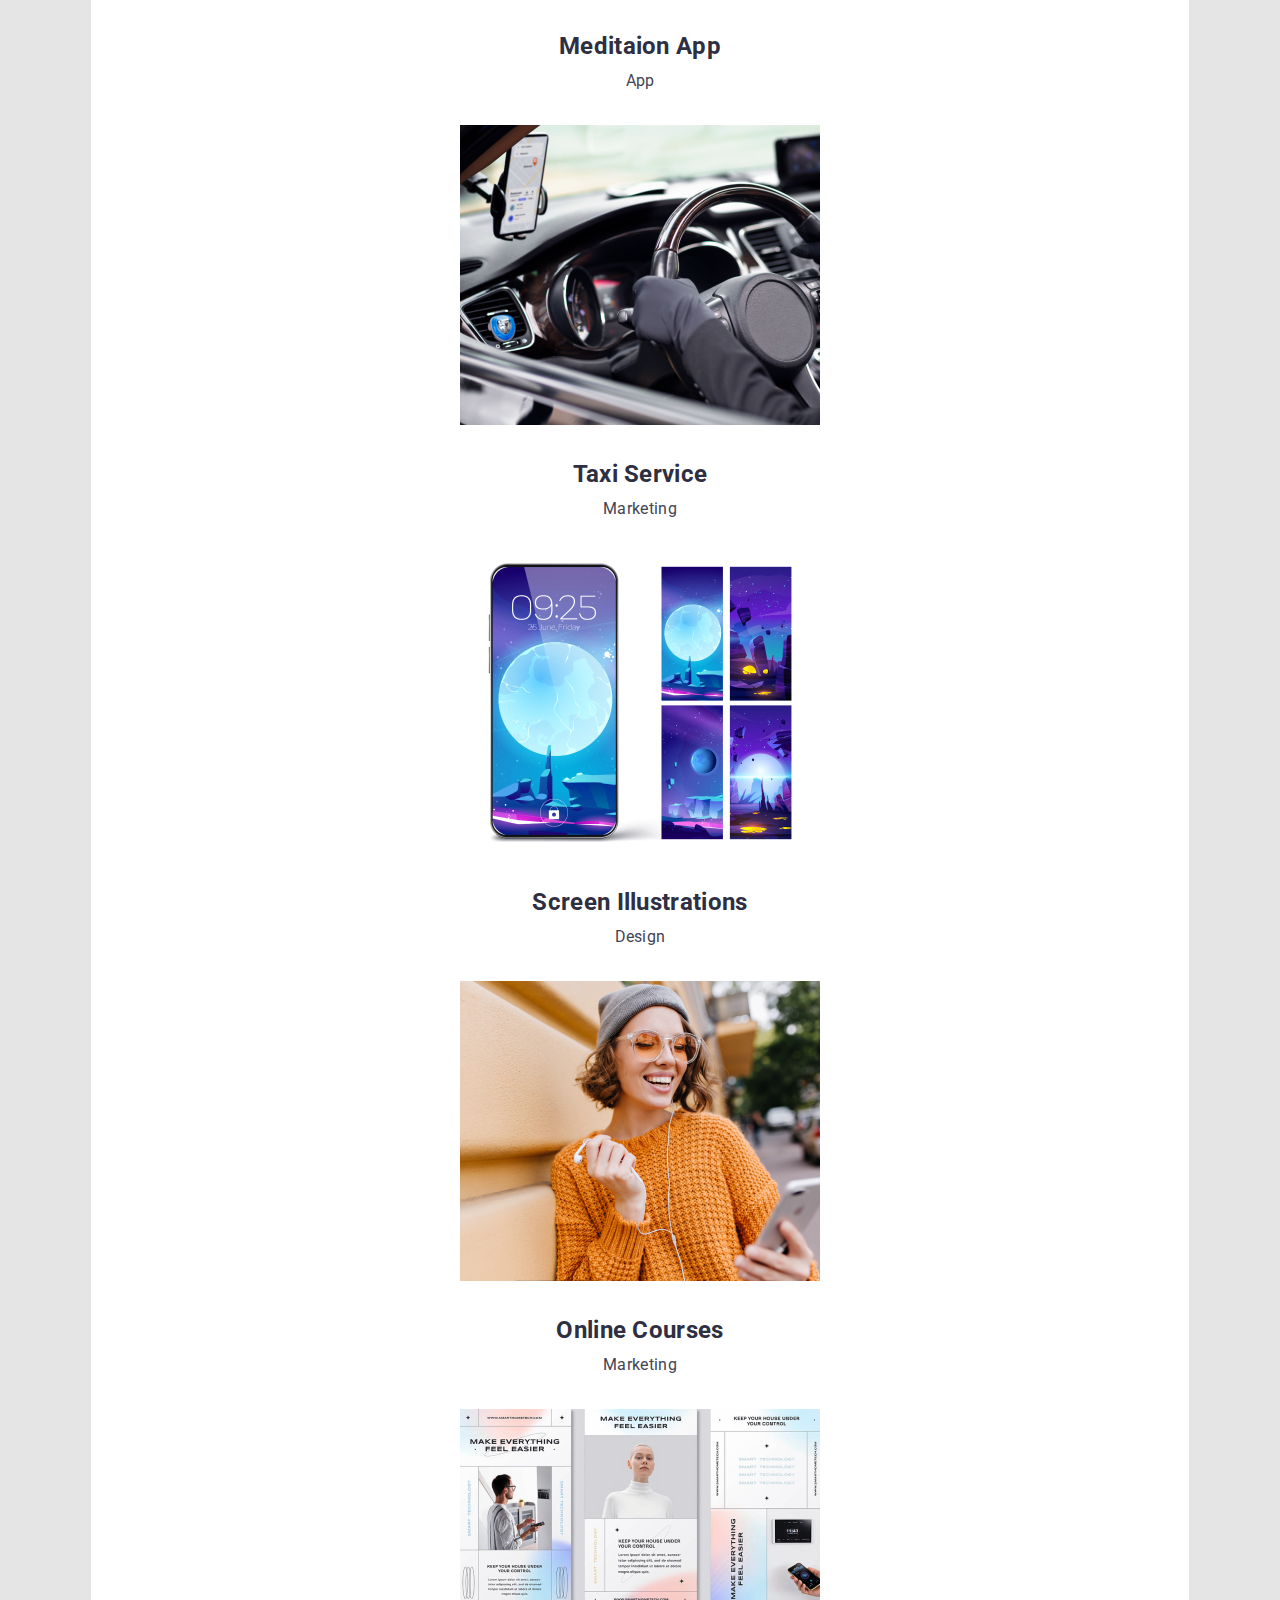
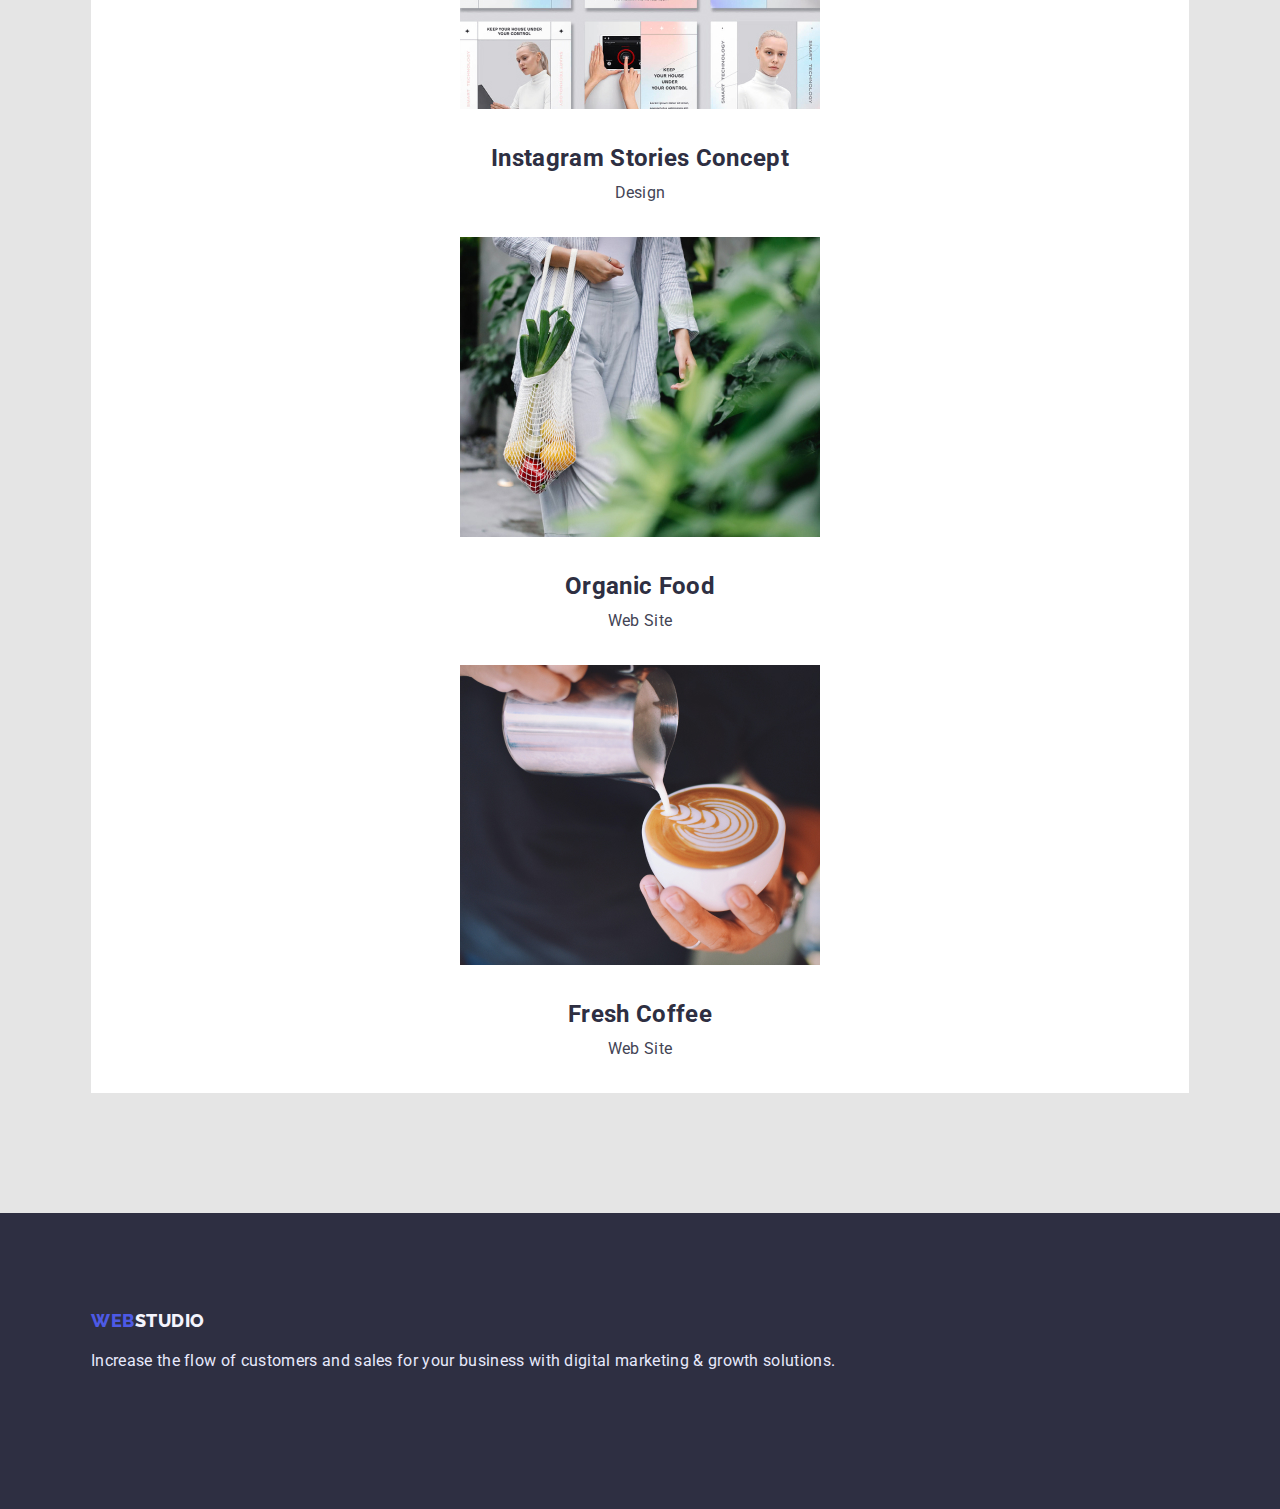
==== commit b5dc73f0: "+normalised CSS" ====
--- a/portfolio.html
+++ b/portfolio.html
@@ -9,6 +9,7 @@
     <link 
         href="https://fonts.googleapis.com/css2?family=Raleway:wght@800&family=Roboto:wght@400;500;700&display=swap"
         rel="stylesheet">
+    <link rel="stylesheet" href="https://cdnjs.cloudflare.com/ajax/libs/modern-normalize/1.1.0/modern-normalize.min.css">
     <link rel="stylesheet" href="./css/styles.css">
     <title>Portfolio</title>
 </head>
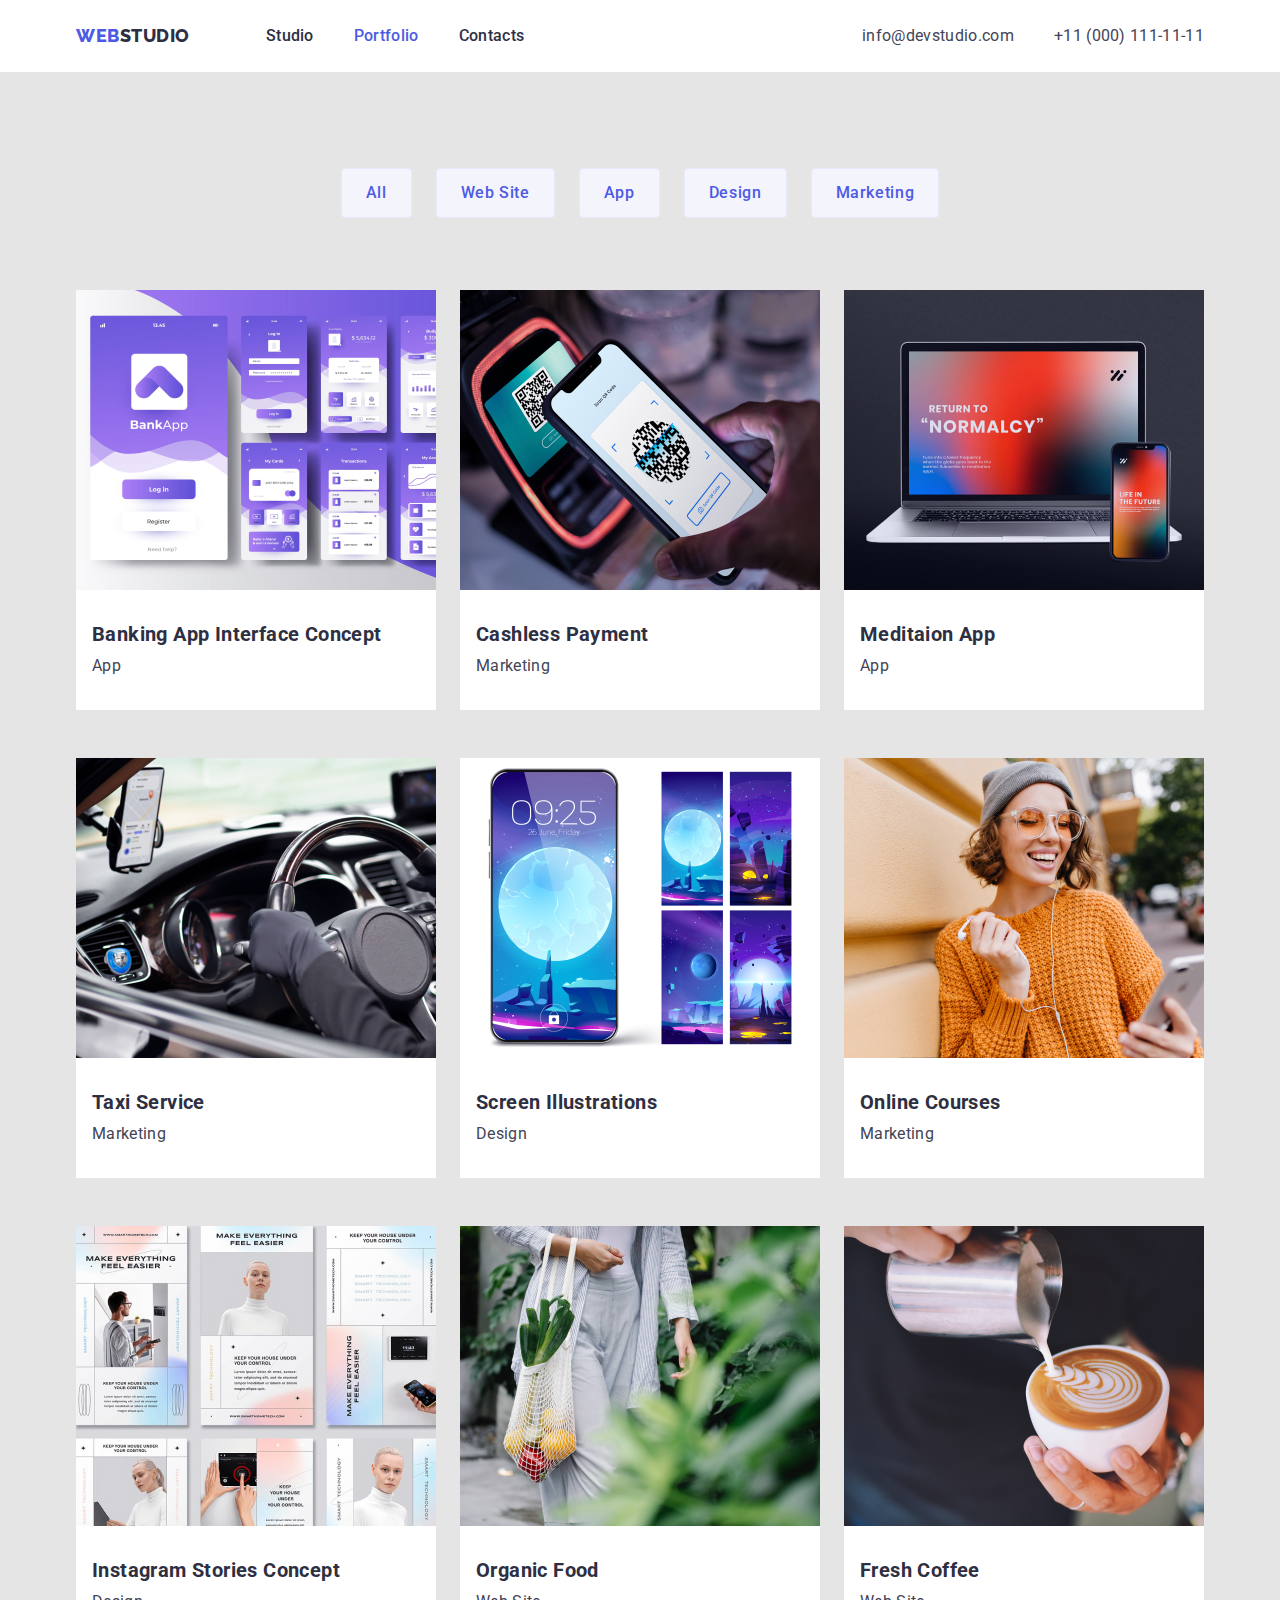
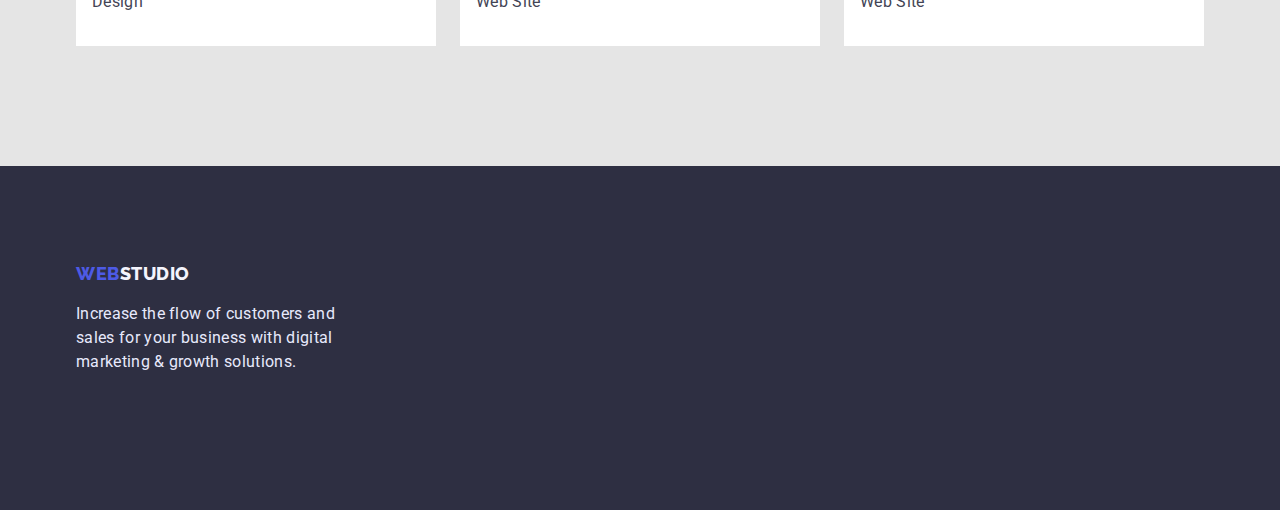
==== commit d56e9c35: "+flexbox" ====
--- a/portfolio.html
+++ b/portfolio.html
@@ -21,24 +21,24 @@
             <!-- Навігація по сайту -->
             <nav>
                 <ul class="site-nav list">
-                    <li>
+                    <li class="item">
                         <a href="./index.html" title="Studio" class="link">Studio</a>
                     </li>
-                    <li>
+                    <li class="item">
                         <a href="./portfolio.html" title="Portfolio" class="link current">Portfolio</a>
                     </li>
-                    <li>
+                    <li class="item">
                         <a href="" title="Contacts" class="link">Contacts</a>
                     </li>
                 </ul>
             </nav>
         <!-- Контакти -->
-            <div>
+            <div class="site-contact">
                 <ul class="site-contact list">
-                    <li>
+                    <li class="item">
                         <a href="mailto:info@devstudio.com" class="link">info@devstudio.com</a>
                     </li>
-                    <li>
+                    <li class="item">
                         <a href="tel:+110001111111" class="link">+11 (000) 111-11-11</a>
                     </li>
                 </ul>
@@ -52,89 +52,89 @@
         <!-- Секція з кнопками -->
                 <div class="section buttons">
                     <ul class="button-list list">
-                        <li>
+                        <li class="btb-item">
                             <button type="button" class="button button-portfolio">All</button>
                         </li>
-                        <li>
+                        <li class="btb-item">
                             <button type="button" class="button button-portfolio">Web Site</button>
                         </li>
-                        <li>
+                        <li class="btb-item">
                             <button type="button" class="button button-portfolio">App</button>
                         </li>
-                        <li>
+                        <li class="btb-item">
                             <button type="button" class="button button-portfolio">Design</button>
                         </li>
-                        <li>
+                        <li class="btb-item">
                             <button type="button" class="button button-portfolio">Marketing</button>
                         </li>
                     </ul>
                 </div>
-        <!-- Секція зі світлинами -->
-            <ul class="content-list list">
-                <li class="content-card">
-                    <a href="" class="link">
-                        <img src="./images/portfolio/banking.jpg" width="360" height="300" alt="bank">
-                        <h2 class="title">Banking App Interface Concept</h2>
-                        <p class="text">App</p>
-                    </a>
-                </li>
-                <li class="content-card">
-                    <a href="" class="link">
-                        <img src="./images/portfolio/pay.jpg" width="360" height="300" alt="pay">
-                        <h2 class="title">Cashless Payment</h2>
-                        <p class="text">Marketing</p>
-                    </a>
-                </li>
-                <li class="content-card">
-                    <a href="" class="link">
-                        <img src="./images/portfolio/laptop.jpg" width="360" height="300" alt="laptop">
-                        <h2 class="title">Meditaion App</h2>
-                        <p class="text">App</p>
-                    </a>
-                </li>
-                <li class="content-card">
-                    <a href="" class="link">
-                        <img src="./images/portfolio/car.jpg" width="360" height="300" alt="car">
-                        <h2 class="title">Taxi Service</h2>
-                        <p class="text">Marketing</p>
-                    </a>
-                </li>
-                <li class="content-card">
-                    <a href="" class="link">
-                        <img src="./images/portfolio/screen.jpg" width="360" height="300" alt="screen">
-                        <h2 class="title">Screen Illustrations</h2>
-                        <p class="text">Design</p>
-                    </a>
-                </li>
-                <li class="content-card">
-                    <a href="" class="link">
-                        <img src="./images/portfolio/girl.jpg" width="360" height="300" alt="girl">
-                        <h2 class="title">Online Courses</h2>
-                        <p class="text">Marketing</p>
-                    </a>
-                </li>
-                <li class="content-card">
-                    <a href="" class="link">
-                        <img src="./images/portfolio/inst.jpg" width="360" height="300" alt="inst">
-                        <h2 class="title">Instagram Stories Concept</h2>
-                        <p class="text">Design</p>
-                    </a>
-                </li>
-                <li class="content-card">
-                    <a href="" class="link">
-                        <img src="./images/portfolio/fruits.jpg" width="360" height="300" alt="fruits">
-                        <h2 class="title">Organic Food</h2>
-                        <p class="text">Web Site</p>
-                    </a>
-                </li>
-                <li class="content-card">
-                    <a href="" class="link">
-                        <img src="./images/portfolio/coffee.jpg" width="360" height="300" alt="coffee">
-                        <h2 class="title">Fresh Coffee</h2>
-                        <p class="text">Web Site</p>
-                    </a>
-                </li>
-            </ul>
+            <!-- Секція зі світлинами -->
+                <ul class="content-list list">
+                    <li class="content-card">
+                        <a href="" class="link">
+                            <img src="./images/portfolio/banking.jpg" width="360" height="300" alt="bank">
+                            <h2 class="title">Banking App Interface Concept</h2>
+                            <p class="text">App</p>
+                        </a>
+                    </li>
+                    <li class="content-card">
+                        <a href="" class="link">
+                            <img src="./images/portfolio/pay.jpg" width="360" height="300" alt="pay">
+                            <h2 class="title">Cashless Payment</h2>
+                            <p class="text">Marketing</p>
+                        </a>
+                    </li>
+                    <li class="content-card">
+                        <a href="" class="link">
+                            <img src="./images/portfolio/laptop.jpg" width="360" height="300" alt="laptop">
+                            <h2 class="title">Meditaion App</h2>
+                            <p class="text">App</p>
+                        </a>
+                    </li>
+                    <li class="content-card">
+                        <a href="" class="link">
+                            <img src="./images/portfolio/car.jpg" width="360" height="300" alt="car">
+                            <h2 class="title">Taxi Service</h2>
+                            <p class="text">Marketing</p>
+                        </a>
+                    </li>
+                    <li class="content-card">
+                        <a href="" class="link">
+                            <img src="./images/portfolio/screen.jpg" width="360" height="300" alt="screen">
+                            <h2 class="title">Screen Illustrations</h2>
+                            <p class="text">Design</p>
+                        </a>
+                    </li>
+                    <li class="content-card">
+                        <a href="" class="link">
+                            <img src="./images/portfolio/girl.jpg" width="360" height="300" alt="girl">
+                            <h2 class="title">Online Courses</h2>
+                            <p class="text">Marketing</p>
+                        </a>
+                    </li>
+                    <li class="content-card">
+                        <a href="" class="link">
+                            <img src="./images/portfolio/inst.jpg" width="360" height="300" alt="inst">
+                            <h2 class="title">Instagram Stories Concept</h2>
+                            <p class="text">Design</p>
+                        </a>
+                    </li>
+                    <li class="content-card">
+                        <a href="" class="link">
+                            <img src="./images/portfolio/fruits.jpg" width="360" height="300" alt="fruits">
+                            <h2 class="title">Organic Food</h2>
+                            <p class="text">Web Site</p>
+                        </a>
+                    </li>
+                    <li class="content-card">
+                        <a href="" class="link">
+                            <img src="./images/portfolio/coffee.jpg" width="360" height="300" alt="coffee">
+                            <h2 class="title">Fresh Coffee</h2>
+                            <p class="text">Web Site</p>
+                        </a>
+                    </li>
+                </ul>
             </div>
         </section>
     </main>
--- a/css/styles.css
+++ b/css/styles.css
@@ -71,13 +71,18 @@
 }
 
 .container {
-    width: 1128px;
+    width: 1158px;
     padding-left: 15px;
     padding-right: 15px;
     margin-left: auto;
     margin-right: auto;
 }
 
+img {
+    display: block;
+    height: auto;
+}
+
 /* Page header */
 
 .page-header {
@@ -87,6 +92,8 @@
 /* Logo */
 
 .logo {
+    margin-right: 76px;
+
     color: var(--title-text-color);
     text-decoration: none;
 
@@ -104,8 +111,31 @@
 }
 
 /* site nav */
+.header-nav {
+    display: flex;
+    align-items: center;
+}
+
+.site-nav,
+.site-contact {
+    display: flex;
+}
+
+.site-nav .item:not(:last-child),
+.site-contact .item:not(:last-child) {
+    margin-right: 40px; 
+}
+
+/* .site-nav .item + .item,
+.site-contact .item + .item {
+    margin-left: 40px;
+} */
 
 .site-nav .link {
+    display: block;
+    padding-top: 24px;
+    padding-bottom: 24px;
+
     color: var(--title-text-color);
     text-decoration: none;
 
@@ -123,7 +153,15 @@
     color: var(--accent-color);
 }
 
+.site-contact {
+    margin-left: auto;
+}
+
 .site-contact .link {
+    display: block;
+    padding-top: 24px;
+    padding-bottom: 24px;
+
     color: var(--primary-text-color);
     text-decoration: none;
 }
@@ -171,6 +209,7 @@
 
     border-radius: 4px;
     padding: 16px 32px;
+    box-shadow: 0px 4px 4px rgba(0, 0, 0, 0.15);
 }
 
 /* Наші переваги */
@@ -179,7 +218,8 @@
     background-color: var(--benefits-bg-clr);
 }
 
-.benefits .container{
+
+.benefits{
     padding-top: 120px;
     padding-bottom: 120px;
 }
@@ -190,6 +230,13 @@
     display: none;
 }
 
+.benefits-list {
+    display: flex;
+}
+
+.ben-item:not(:last-child) {
+    margin-right: 24px;
+}
 .benefits-list .title {
     margin-top: 0;
     margin-bottom: 8px;
@@ -231,6 +278,14 @@
     text-transform: capitalize;
 }
 
+.work-list {
+    display: flex;
+}
+
+.work-item + .work-item {
+    margin-left: 24px;
+}
+
 /* Team */
 
 .section.team {
@@ -247,12 +302,20 @@
 }
 
 .team-list {
+    display: flex;
     text-align: center;
 }
 
 .team-card {
     padding-bottom: 32px;
     background-color: var(--card-bg-clr);
+
+    box-shadow: 0px 1px 6px rgba(46, 47, 66, 0.08), 0px 1px 1px rgba(46, 47, 66, 0.16), 0px 2px 1px rgba(46, 47, 66, 0.08);
+    border-radius: 0px 0px 4px 4px;
+}
+
+.team-card:not(:last-child){
+    margin-right: 22px;
 }
 
 .team-card > img {
@@ -300,7 +363,9 @@
     margin-bottom: 16px;
 }
 
-footer .text {
+.footer .text {
+    width: 264px;
+
     color: var(--footer-text-color);
 
     font-size: 16px;
@@ -321,11 +386,21 @@
 }
 
 /* Buttons' list */
+
+.button-list {
+    display: flex;
+    justify-content: center;
+}
+
+.btb-item:not(:last-child) {
+    margin-right: 24px;
+}
 .button-portfolio {
+    padding: 12px 24px;
+
     color: var(--btn-non-active-txt-clr);
     background-color: var(--btn-non-actvive-bg);
-    border: 1px solid #E7E9FC;
-
+    
     font-family: inherit;
     font-weight: 500;
     font-size: 16px;
@@ -336,6 +411,7 @@
     text-align: center;
     letter-spacing: 0.04em;
 
+    border: 1px solid #E7E9FC;
     border-radius: 4px;
 }
 
@@ -351,12 +427,31 @@
 }
 /* Content list */
 
+.content-list {
+    display: flex;
+    flex-wrap: wrap;
+    column-gap: 24px;
+    row-gap: 48px;
+}
+
 .content-list .content-card {
+    flex-basis: calc((100% - 48px) / 3);
+    /* margin-right: 24px;
+    margin-bottom: 48px; */
     padding-bottom: 32px;
 
     background-color: var(--card-bg-clr);
-    text-align: center;
-}
+    text-align: left;
+    /* border: 1px solid var(--footer-text-color); */
+}
+
+/* .content-card:nth-child(3n) {
+    margin-right: 0;
+}
+
+.content-card:nth-last-child(-n + 3) {
+    margin-bottom: 0px;
+} */
 
 .content-card img {
     margin-bottom: 32px;
@@ -366,15 +461,22 @@
     text-decoration: none;
 }
 
-.content-list .title {
+.content-card .title {
     margin-top: 0;
     margin-bottom: 8px;
-
-    color: var(--title-text-color);
-
-}
-
-.content-list .text {
-    color: var(--primary-text-color)
-
+    padding-left: 16px;
+
+    color: var(--title-text-color);
+    font-size: 20px;
+    line-height: 1.2;
+    letter-spacing: 0.02em;
+}
+
+.content-card .text {
+    padding-left: 16px;
+
+    color: var(--primary-text-color);
+    font-size: 16px;
+    line-height: 1.5;
+    letter-spacing: 0.02em;
 }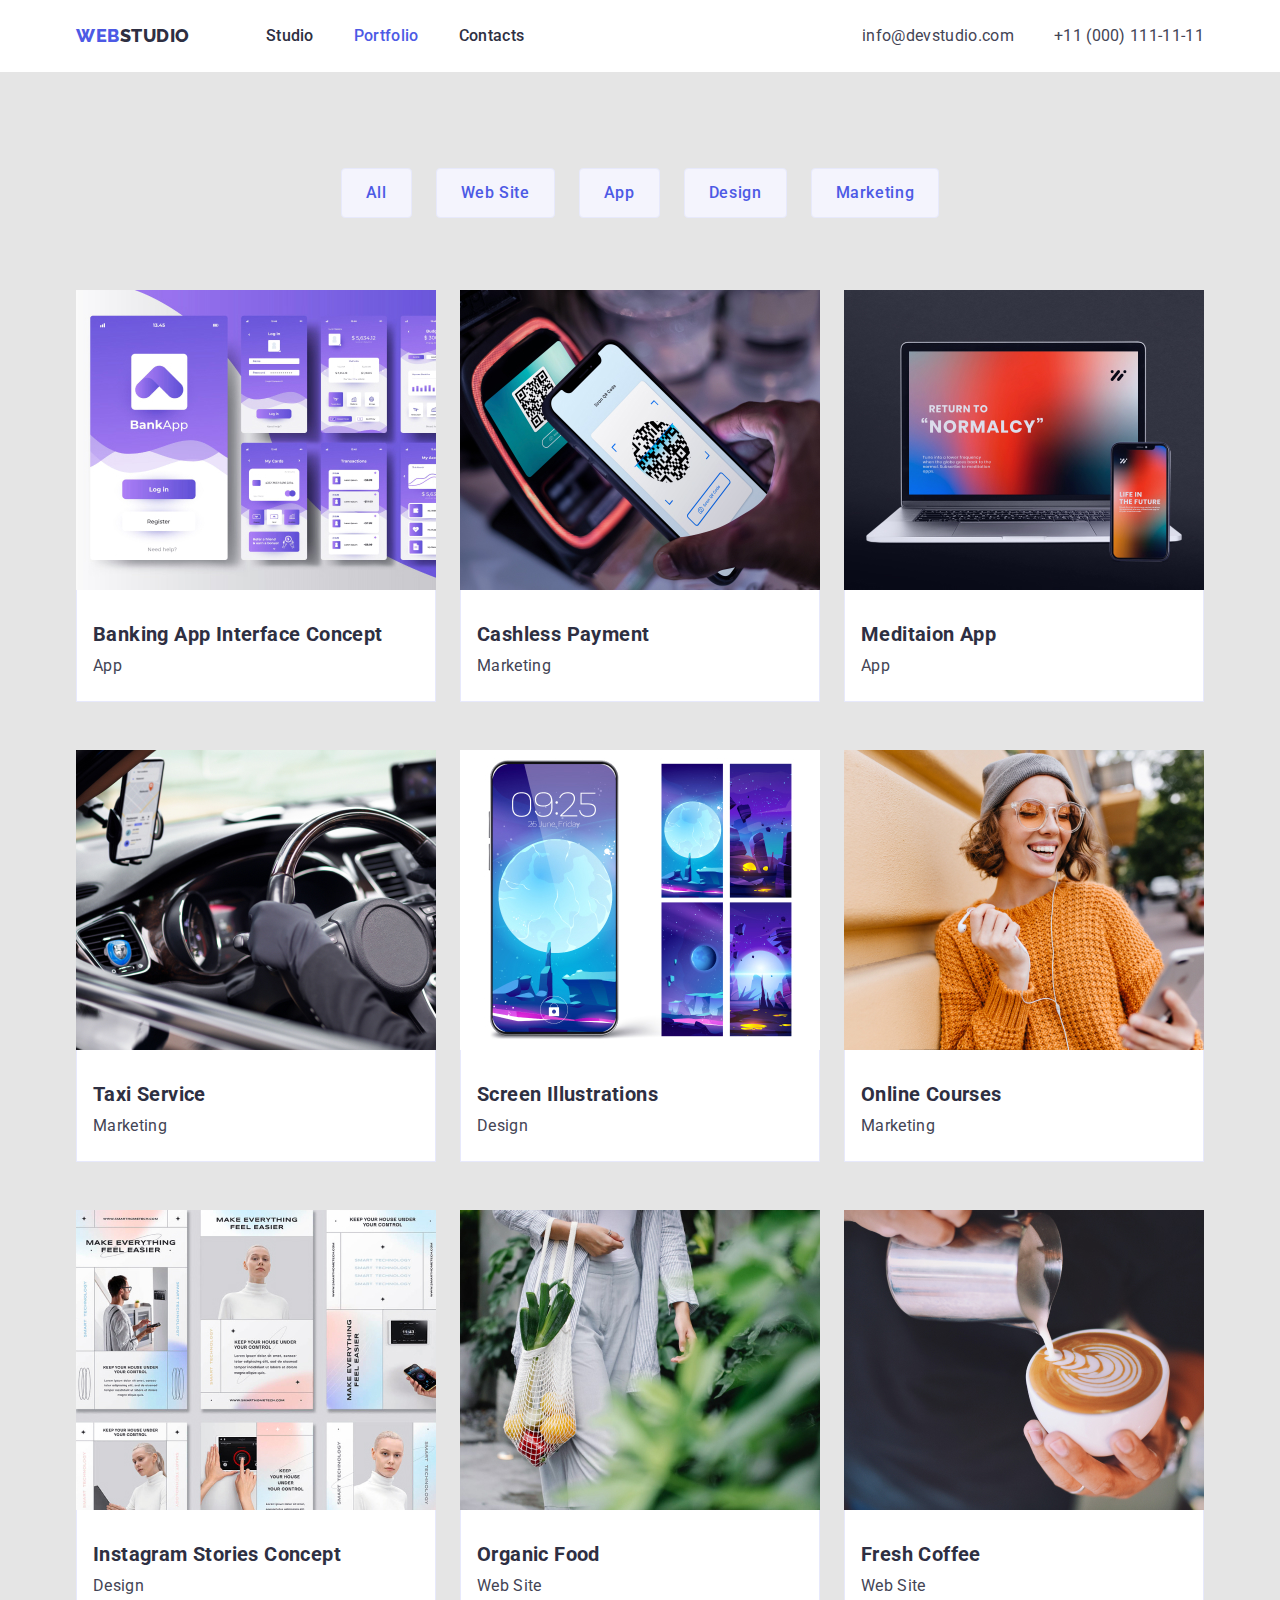
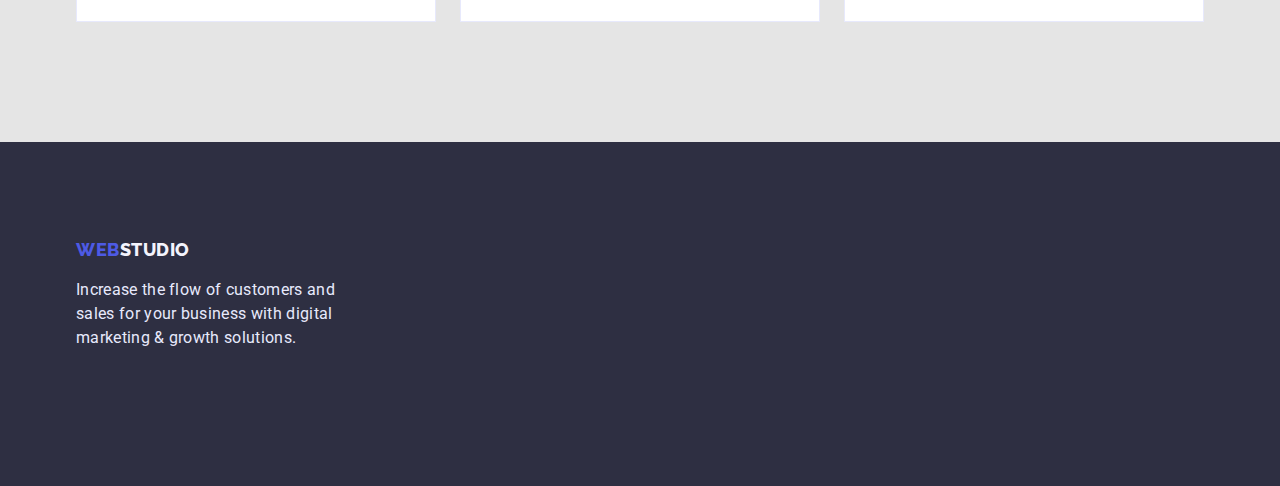
==== commit 02226840: "+content cards borders in portfolio" ====
--- a/portfolio.html
+++ b/portfolio.html
@@ -74,64 +74,82 @@
                     <li class="content-card">
                         <a href="" class="link">
                             <img src="./images/portfolio/banking.jpg" width="360" height="300" alt="bank">
-                            <h2 class="title">Banking App Interface Concept</h2>
-                            <p class="text">App</p>
+                            <div class="content-wrapper">
+                                <h2 class="title">Banking App Interface Concept</h2>
+                                <p class="text">App</p>
+                            </div>
                         </a>
                     </li>
                     <li class="content-card">
                         <a href="" class="link">
                             <img src="./images/portfolio/pay.jpg" width="360" height="300" alt="pay">
-                            <h2 class="title">Cashless Payment</h2>
-                            <p class="text">Marketing</p>
+                            <div class="content-wrapper">
+                                <h2 class="title">Cashless Payment</h2>
+                                <p class="text">Marketing</p>
+                        </div>
                         </a>
                     </li>
                     <li class="content-card">
                         <a href="" class="link">
                             <img src="./images/portfolio/laptop.jpg" width="360" height="300" alt="laptop">
-                            <h2 class="title">Meditaion App</h2>
-                            <p class="text">App</p>
+                            <div class="content-wrapper">
+                                <h2 class="title">Meditaion App</h2>
+                                <p class="text">App</p>
+                        </div>
                         </a>
                     </li>
                     <li class="content-card">
                         <a href="" class="link">
                             <img src="./images/portfolio/car.jpg" width="360" height="300" alt="car">
-                            <h2 class="title">Taxi Service</h2>
-                            <p class="text">Marketing</p>
+                            <div class="content-wrapper">
+                                <h2 class="title">Taxi Service</h2>
+                                <p class="text">Marketing</p>
+                        </div>
                         </a>
                     </li>
                     <li class="content-card">
                         <a href="" class="link">
                             <img src="./images/portfolio/screen.jpg" width="360" height="300" alt="screen">
-                            <h2 class="title">Screen Illustrations</h2>
-                            <p class="text">Design</p>
+                            <div class="content-wrapper">
+                                <h2 class="title">Screen Illustrations</h2>
+                                <p class="text">Design</p>
+                        </div>
                         </a>
                     </li>
                     <li class="content-card">
                         <a href="" class="link">
                             <img src="./images/portfolio/girl.jpg" width="360" height="300" alt="girl">
-                            <h2 class="title">Online Courses</h2>
-                            <p class="text">Marketing</p>
+                            <div class="content-wrapper">
+                                <h2 class="title">Online Courses</h2>
+                                <p class="text">Marketing</p>
+                        </div>
                         </a>
                     </li>
                     <li class="content-card">
                         <a href="" class="link">
                             <img src="./images/portfolio/inst.jpg" width="360" height="300" alt="inst">
-                            <h2 class="title">Instagram Stories Concept</h2>
-                            <p class="text">Design</p>
+                            <div class="content-wrapper">
+                                <h2 class="title">Instagram Stories Concept</h2>
+                                <p class="text">Design</p>
+                        </div>
                         </a>
                     </li>
                     <li class="content-card">
                         <a href="" class="link">
                             <img src="./images/portfolio/fruits.jpg" width="360" height="300" alt="fruits">
-                            <h2 class="title">Organic Food</h2>
-                            <p class="text">Web Site</p>
+                            <div class="content-wrapper">
+                                <h2 class="title">Organic Food</h2>
+                                <p class="text">Web Site</p>
+                        </div>
                         </a>
                     </li>
                     <li class="content-card">
                         <a href="" class="link">
                             <img src="./images/portfolio/coffee.jpg" width="360" height="300" alt="coffee">
-                            <h2 class="title">Fresh Coffee</h2>
-                            <p class="text">Web Site</p>
+                            <div class="content-wrapper">
+                                <h2 class="title">Fresh Coffee</h2>
+                                <p class="text">Web Site</p>
+                        </div>
                         </a>
                     </li>
                 </ul>
--- a/css/styles.css
+++ b/css/styles.css
@@ -87,6 +87,7 @@
 
 .page-header {
     background-color: var(--header-bg-clr);
+    border-bottom-style: 1px solid var(--footer-text-color)
 }
 
 /* Logo */
@@ -297,7 +298,7 @@
     padding-bottom: 120px;  
 }
 
-.team. .section-title {
+.team .section-title {
     margin-bottom: 72px;
 }
 
@@ -436,15 +437,20 @@
 
 .content-list .content-card {
     flex-basis: calc((100% - 48px) / 3);
-    /* margin-right: 24px;
-    margin-bottom: 48px; */
-    padding-bottom: 32px;
 
     background-color: var(--card-bg-clr);
     text-align: left;
     /* border: 1px solid var(--footer-text-color); */
 }
 
+.content-wrapper {
+    border: 1px solid var(--footer-text-color);
+    border-top: none;
+    padding-bottom: 23px;
+    padding-top: 32px;
+    padding-left: 16px;
+}
+
 /* .content-card:nth-child(3n) {
     margin-right: 0;
 }
@@ -454,7 +460,7 @@
 } */
 
 .content-card img {
-    margin-bottom: 32px;
+    /* margin-bottom: 32px; */
 }
 
 .content-list .link {
@@ -464,7 +470,6 @@
 .content-card .title {
     margin-top: 0;
     margin-bottom: 8px;
-    padding-left: 16px;
 
     color: var(--title-text-color);
     font-size: 20px;
@@ -473,8 +478,6 @@
 }
 
 .content-card .text {
-    padding-left: 16px;
-
     color: var(--primary-text-color);
     font-size: 16px;
     line-height: 1.5;
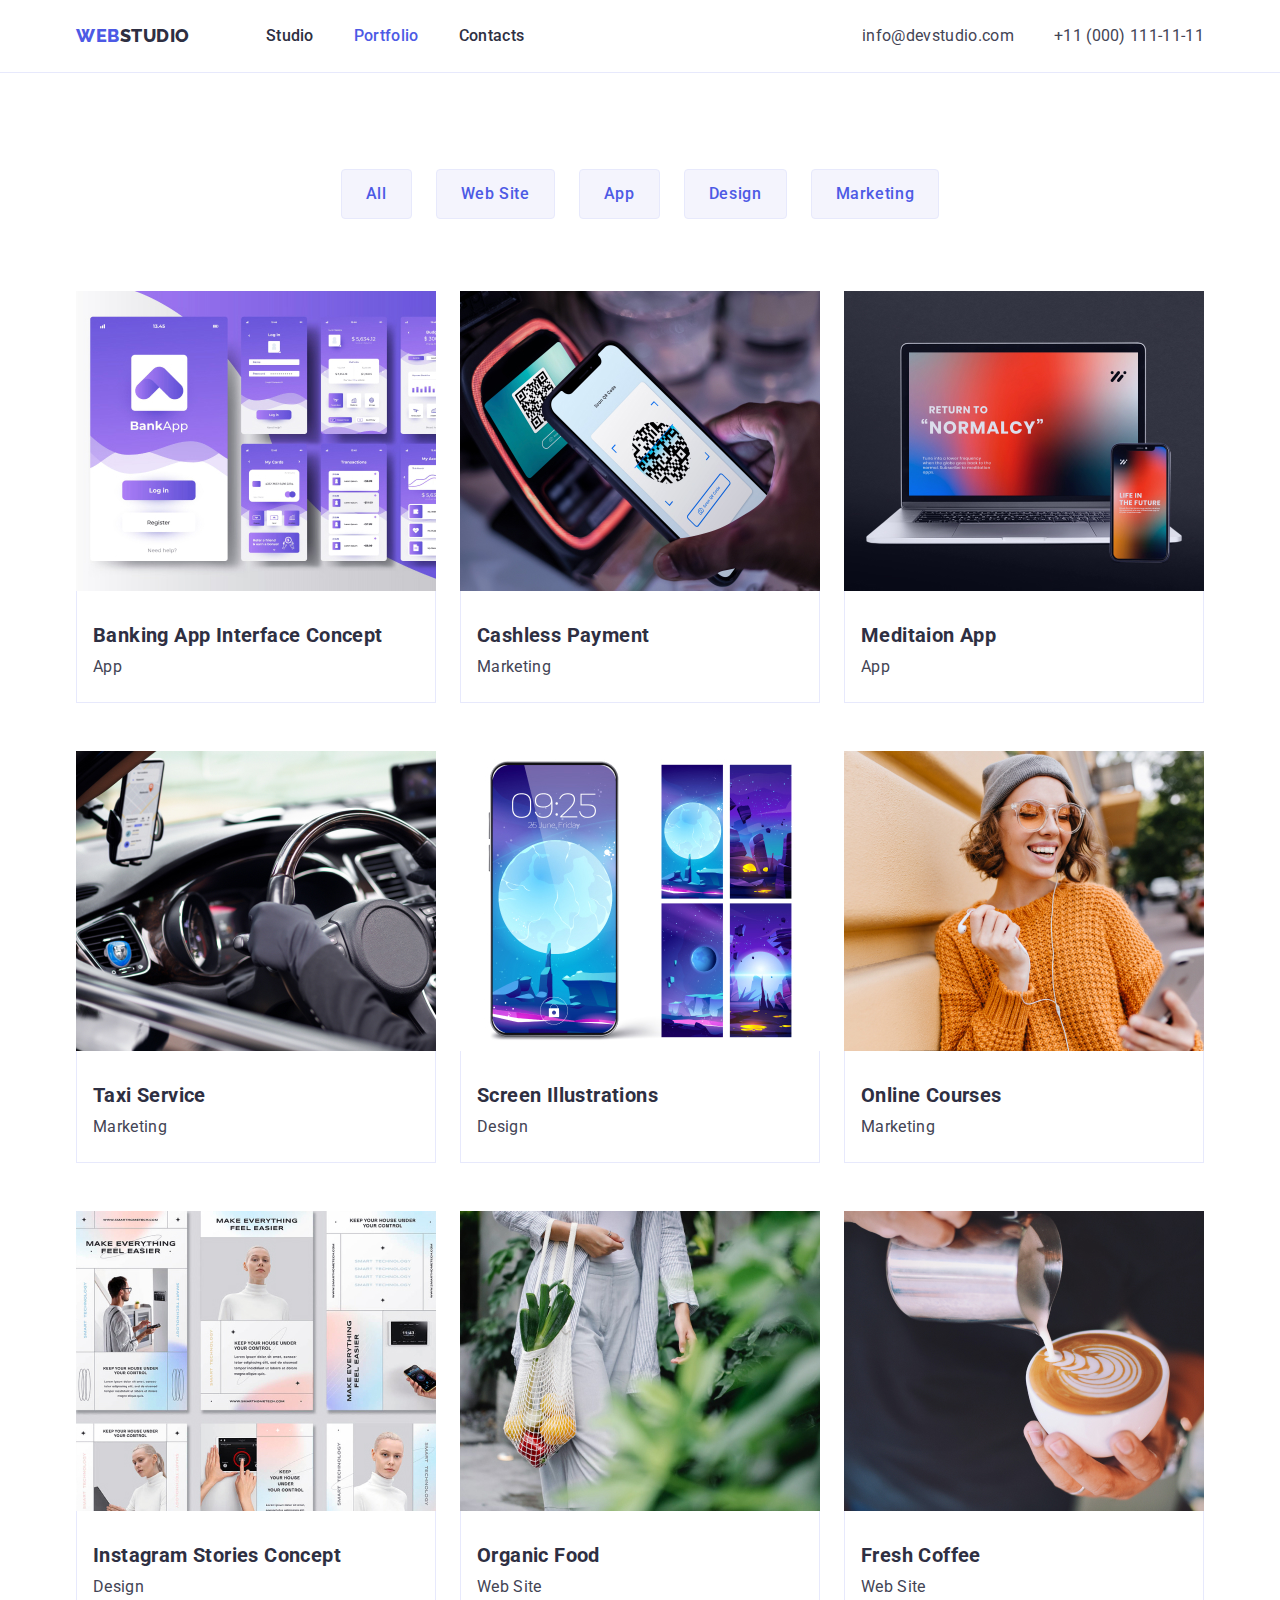
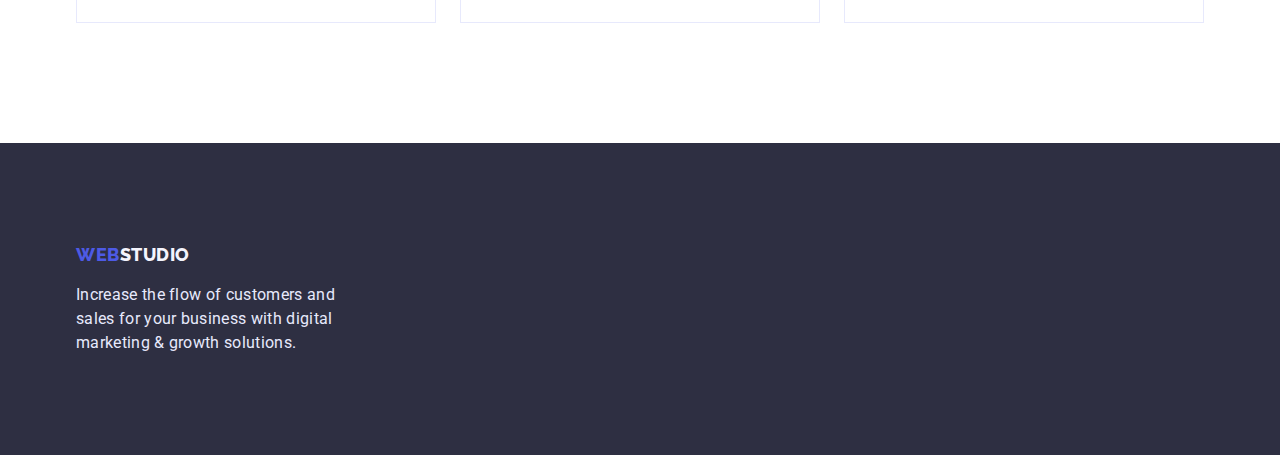
==== commit 9c70e145: "+correction HW3" ====
--- a/portfolio.html
+++ b/portfolio.html
@@ -159,7 +159,7 @@
     <footer class="footer portfolio">
         <div class="container">
             <!-- Логотип -->
-            <a href="./index.html" class="logo"><span class="blue">WEB</span><span class="white">STUDIO</span></a>
+            <a href="./index.html" class="logo footer"><span class="blue">WEB</span><span class="white">STUDIO</span></a>
             <!-- Slogan -->
             <p class="text">Increase the flow of customers and sales for your business with digital marketing & growth
                 solutions.</p>
--- a/css/styles.css
+++ b/css/styles.css
@@ -33,7 +33,7 @@
     --logo-color-white: #F4F4FD;
     --header-bg-clr: #FFFFFF;
     --hero-bg-clr: #2E2F42;
-    --benefits-bg-clr: #E5E5E5;
+    --benefits-bg-clr: #FFFFFF;
     --team-bg-clr: #F4F4FD;
     --footer-bg-clr: #2E2F42;
     --accent-color: #4D5AE5; 
@@ -87,7 +87,7 @@
 
 .page-header {
     background-color: var(--header-bg-clr);
-    border-bottom-style: 1px solid var(--footer-text-color)
+    border-bottom: 1px solid var(--footer-text-color);
 }
 
 /* Logo */
@@ -290,12 +290,15 @@
 /* Team */
 
 .section.team {
+    padding-top: 120px;
+    padding-bottom: 120px; 
+
     background-color: var(--team-bg-clr);
 }
 
 .team .container {
-    padding-top: 120px;
-    padding-bottom: 120px;  
+    /* padding-top: 120px;
+    padding-bottom: 120px;   */
 }
 
 .team .section-title {
@@ -348,12 +351,14 @@
 /* Footer */
 
 .footer {
-    background-color: var(--footer-bg-clr);
-}
-
-.footer .container {
     padding-top: 100px;
     padding-bottom: 100px;
+
+    background-color: var(--footer-bg-clr);
+}
+
+.footer .container {
+
 }
 
 .logo > .white {
@@ -361,10 +366,14 @@
 }
 
 .logo.footer {
+    display: flex;
     margin-bottom: 16px;
+    padding: 0;
+
 }
 
 .footer .text {
+    margin: 0;
     width: 264px;
 
     color: var(--footer-text-color);
@@ -381,7 +390,7 @@
     display: none;
 }
 
-.portfolio .container {
+.portfolio .content {
     padding-top: 96px;
     padding-bottom: 120px;
 }
